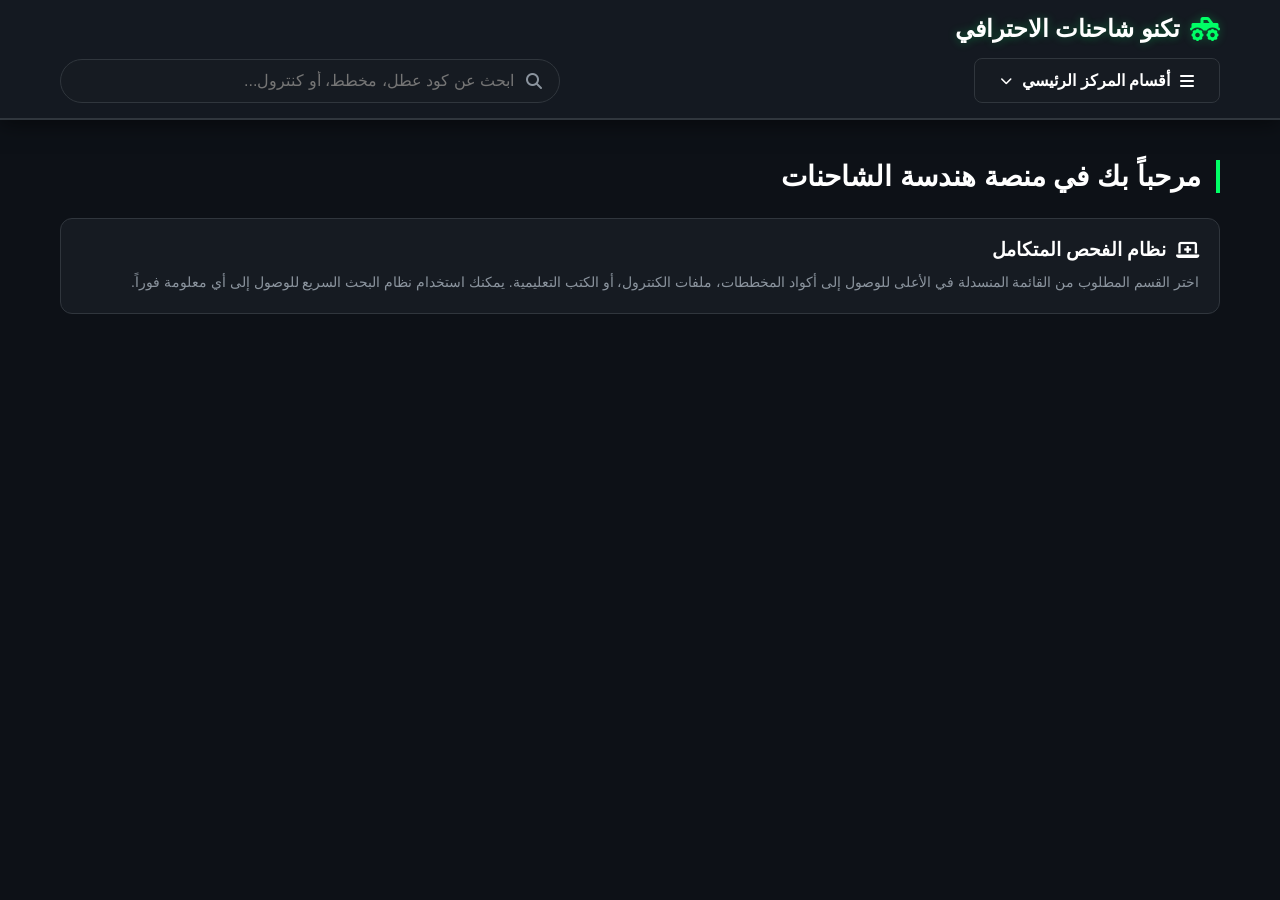
==== index.html @ fbf9256a "Add files via upload Signed-off-by: dascode2026 <dascode2026@gmail.com>" ====
<!DOCTYPE html>
<html lang="ar" dir="rtl">
<head>
    <meta charset="UTF-8">
    <meta name="viewport" content="width=device-width, initial-scale=1.0">
    <title>تكنو شاحنات | فحص وبرمجة كمبيوتر</title>
    <link rel="stylesheet" href="https://cdnjs.cloudflare.com/ajax/libs/font-awesome/6.4.0/css/all.min.css">
    <style>
        /* تعريف الألوان والتنسيقات الأساسية */
        :root {
            --bg-color: #0d1117;
            --panel-bg: #161b22;
            --accent-color: #00ff66; /* أخضر نيون للفحص والكمبيوتر */
            --text-color: #c9d1d9;
            --text-bright: #ffffff;
            --border-color: #30363d;
            --transition-speed: 0.3s;
        }

        * {
            box-sizing: border-box;
            margin: 0;
            padding: 0;
            font-family: 'Segoe UI', Tahoma, Geneva, Verdana, sans-serif;
        }

        body {
            background-color: var(--bg-color);
            color: var(--text-color);
            min-height: 100vh;
            display: flex;
            flex-direction: column;
        }

        /* --- الهيدر المثبت --- */
        header {
            position: fixed;
            top: 0;
            left: 0;
            width: 100%;
            background-color: rgba(22, 27, 34, 0.95);
            backdrop-filter: blur(10px);
            border-bottom: 2px solid var(--border-color);
            z-index: 1000;
            box-shadow: 0 4px 20px rgba(0, 0, 0, 0.5);
        }

        .header-container {
            max-width: 1200px;
            margin: 0 auto;
            padding: 15px 20px;
        }

        /* السطر العلوي: اسم الموقع */
        .header-top {
            display: flex;
            justify-content: space-between;
            align-items: center;
            margin-bottom: 15px;
        }

        .logo {
            font-size: 24px;
            font-weight: bold;
            color: var(--text-bright);
            display: flex;
            align-items: center;
            gap: 10px;
            text-shadow: 0 0 10px rgba(0, 255, 102, 0.3);
        }

        .logo i {
            color: var(--accent-color);
        }

        /* السطر السفلي: القائمة والبحث */
        .header-bottom {
            display: flex;
            justify-content: space-between;
            align-items: center;
            gap: 20px;
        }

        /* القائمة المنسدلة الاحترافية */
        .dropdown {
            position: relative;
            display: inline-block;
        }

        .dropdown-btn {
            background-color: var(--panel-bg);
            color: var(--text-bright);
            padding: 12px 25px;
            font-size: 16px;
            font-weight: 600;
            border: 1px solid var(--border-color);
            border-radius: 8px;
            cursor: pointer;
            display: flex;
            align-items: center;
            gap: 10px;
            transition: all var(--transition-speed);
        }

        .dropdown-btn:hover, .dropdown-btn:focus {
            border-color: var(--accent-color);
            box-shadow: 0 0 10px rgba(0, 255, 102, 0.2);
        }

        .dropdown-content {
            display: none;
            position: absolute;
            right: 0;
            background-color: var(--panel-bg);
            min-width: 220px;
            box-shadow: 0px 8px 24px rgba(0,0,0,0.6);
            border: 1px solid var(--border-color);
            border-radius: 8px;
            z-index: 1;
            margin-top: 5px;
            overflow: hidden;
        }

        .dropdown-content a {
            color: var(--text-color);
            padding: 12px 16px;
            text-decoration: none;
            display: flex;
            align-items: center;
            gap: 12px;
            transition: background var(--transition-speed), color var(--transition-speed);
        }

        .dropdown-content a:hover {
            background-color: rgba(0, 255, 102, 0.1);
            color: var(--accent-color);
        }

        /* عرض القائمة عند التفعيل */
        .dropdown.active .dropdown-content {
            display: block;
            animation: fadeIn 0.3s ease;
        }

        /* مربع البحث الخرافي */
        .search-container {
            position: relative;
            flex-grow: 1;
            max-width: 500px;
        }

        .search-input {
            width: 100%;
            padding: 12px 45px 12px 20px;
            font-size: 16px;
            background-color: var(--panel-bg);
            border: 1px solid var(--border-color);
            border-radius: 30px;
            color: var(--text-bright);
            transition: all var(--transition-speed) ease;
        }

        .search-input:focus {
            outline: none;
            border-color: var(--accent-color);
            box-shadow: 0 0 15px rgba(0, 255, 102, 0.4);
            background-color: #1f242c;
        }

        .search-icon {
            position: absolute;
            right: 18px;
            top: 50%;
            transform: translateY(-50%);
            color: #8b949e;
            transition: color var(--transition-speed);
        }

        .search-input:focus + .search-icon {
            color: var(--accent-color);
        }

        /* --- مساحة العرض الرئيسية --- */
        main {
            flex-grow: 1;
            max-width: 1200px;
            width: 100%;
            margin: 160px auto 40px auto; /* إزاحة لكي لا يغطي الهيدر المحتوى */
            padding: 0 20px;
        }

        /* الصفحات الافتراضية (مخفية عدا النشطة) */
        .page {
            display: none;
            animation: slideUp 0.4s ease forwards;
        }

        .page.active {
            display: block;
        }

        /* كروت وتنسيقات المحتوى الداخلي */
        .page-title {
            font-size: 28px;
            color: var(--text-bright);
            margin-bottom: 25px;
            border-right: 4px solid var(--accent-color);
            padding-right: 15px;
        }

        .grid-container {
            display: grid;
            grid-template-columns: repeat(auto-fill, minmax(280px, 1fr));
            gap: 20px;
        }

        .card {
            background-color: var(--panel-bg);
            border: 1px solid var(--border-color);
            border-radius: 12px;
            padding: 20px;
            transition: transform var(--transition-speed), border-color var(--transition-speed);
            position: relative;
            overflow: hidden;
        }

        .card:hover {
            transform: translateY(-5px);
            border-color: var(--accent-color);
        }

        .card h3 {
            color: var(--text-bright);
            margin-bottom: 10px;
            display: flex;
            align-items: center;
            gap: 10px;
        }

        .card p {
            font-size: 14px;
            line-height: 1.6;
            color: #8b949e;
        }

        .badge {
            background: rgba(0, 255, 102, 0.1);
            color: var(--accent-color);
            padding: 4px 8px;
            border-radius: 4px;
            font-size: 12px;
            font-weight: bold;
            display: inline-block;
            margin-top: 10px;
        }

        /* أنيميشن */
        @keyframes fadeIn {
            from { opacity: 0; transform: translateY(-10px); }
            to { opacity: 1; transform: translateY(0); }
        }

        @keyframes slideUp {
            from { opacity: 0; transform: translateY(20px); }
            to { opacity: 1; transform: translateY(0); }
        }

        /* متوافق مع الهواتف */
        @media (max-width: 600px) {
            .header-bottom {
                flex-direction: column;
                align-items: stretch;
                gap: 10px;
            }
            .dropdown-btn, .search-container {
                width: 100%;
            }
            main {
                margin-top: 220px;
            }
        }
    </style>
</head>
<body>

    <header>
        <div class="header-container">
            <div class="header-top">
                <div class="logo">
                    <i class="fa-solid fa-truck-monster"></i>
                    <span>تكنو شاحنات الاحترافي</span>
                </div>
            </div>
            <div class="header-bottom">
                <div class="dropdown" id="pagesDropdown">
                    <button class="dropdown-btn" onclick="toggleDropdown()">
                        <i class="fa-solid fa-bars"></i> أقسام المركز الرئيسي <i class="fa-solid fa-chevron-down" style="font-size: 12px;"></i>
                    </button>
                    <div class="dropdown-content">
                        <a href="#" onclick="showPage('home')"><i class="fa-solid fa-house text-accent"></i>الرئيسية</a>
                        <a href="#" onclick="showPage('fault-codes')"><i class="fa-solid fa-barcode"></i>أكواد الأعطال (DTC)</a>
                        <a href="#" onclick="showPage('main-faults')"><i class="fa-solid fa-triangle-exclamation"></i>أهم الأعطال الشائعة</a>
                        <a href="#" onclick="showPage('ecu-controllers')"><i class="fa-solid fa-microchip"></i>الكنترولات (ECUs)</a>
                        <a href="#" onclick="showPage('diagrams')"><i class="fa-solid fa-bezier-curve"></i>المخططات الكهربائية</a>
                        <a href="#" onclick="showPage('books')"><i class="fa-solid fa-book"></i>كتب دليل الصيانة</a>
                    </div>
                </div>

                <div class="search-container">
                    <input type="text" class="search-input" id="globalSearch" placeholder="ابحث عن كود عطل، مخطط، أو كنترول..." onkeyup="liveSearch()">
                    <i class="fa-solid fa-magnifying-glass search-icon"></i>
                </div>
            </div>
        </div>
    </header>

    <main>
        
        <section id="home" class="page active">
            <h2 class="page-title">مرحباً بك في منصة هندسة الشاحنات</h2>
            <div class="card" style="margin-bottom: 20px;">
                <h3><i class="fa-solid fa-laptop-medical"></i> نظام الفحص المتكامل</h3>
                <p>اختر القسم المطلوب من القائمة المنسدلة في الأعلى للوصول إلى أكواد المخططات، ملفات الكنترول، أو الكتب التعليمية. يمكنك استخدام نظام البحث السريع للوصول إلى أي معلومة فوراً.</p>
            </div>
        </section>

        <section id="fault-codes" class="page">
            <h2 class="page-title">أكواد الأعطال (Fault Codes)</h2>
            <div class="grid-container search-target">
                <div class="card searchable">
                    <h3>MR 0404</h3>
                    <p>عطل في خط بيانات كان باص (CAN Bus Error) الخاص بالتحكم في المحرك.</p>
                    <span class="badge">Mercedes Actros</span>
                </div>
                <div class="card searchable">
                    <h3>GS 10</div>
                    <h3>GS 1011</h3>
                    <p>خطأ في حساس وحدة اختيار الغيارات (Gear Control Sensor).</p>
                    <span class="badge">جير الكتروني</span>
                </div>
                <div class="card searchable">
                    <h3>BS 4345</h3>
                    <p>مشكلة في إشارة مستشعر ضغط الفرامل (ABS/BS Control).</p>
                    <span class="badge">نظام الفرامل</span>
                </div>
            </div>
        </section>

        <section id="main-faults" class="page">
            <h2 class="page-title">أهم الأعطال الكهربائية الشائعة</h2>
            <div class="grid-container search-target">
                <div class="card searchable">
                    <h3>ضعف سحب الشاحنة المفاجئ</h3>
                    <p>غالباً بسبب تهريب هواء في منظومة التيربو أو خلل في كهرباء بلف الـ EGR أو حساس الضغط.</p>
                    <span class="badge">أعطال المحرك</span>
                </div>
                <div class="card searchable">
                    <h3>تجمد غيارات الجير (Neutral Sticking)</h3>
                    <p>ينتج عن ضعف ضغط الهواء المغذي للبلف الرئيسي أو تلف في ضفيرة بلف الجير السفلي.</p>
                    <span class="badge">ناقل الحركة</span>
                </div>
            </div>
        </section>

        <section id="ecu-controllers" class="page">
            <h2 class="page-title">أنظمة وكنترولات الشاحنة (ECUs)</h2>
            <div class="grid-container search-target">
                <div class="card searchable">
                    <h3>كنترول المحرك (MR / PLD)</h3>
                    <p>المسؤول عن توقيت حقن الوقود، وتشغيل البخاخات، ومراقبة حرارة وضغط الزيت.</p>
                    <span class="badge">شاحنات مرسيدس</span>
                </div>
                <div class="card searchable">
                    <h3>كنترول التنسيق العام (CPC / FMR)</h3>
                    <p>بوابة الربط بين دعسة الوقود والكنترولات الأخرى وتوزيع إشارات السرعة.</p>
                    <span class="badge">التحكم المركزي</span>
                </div>
            </div>
        </section>

        <section id="diagrams" class="page">
            <h2 class="page-title">المخططات الكهربائية (Wiring Diagrams)</h2>
            <div class="grid-container search-target">
                <div class="card searchable">
                    <h3>مخطط ضفيرة الإشعال وبلوف البخاخات</h3>
                    <p>مخطط تفصيلي للألوان والأرقام الخاصة بأسلاك البخاخات الستة من الكنترول إلى المحرك.</p>
                    <span class="badge">PDF دقة عالية</span>
                </div>
                <div class="card searchable">
                    <h3>مخطط شبكة الـ CAN-Bus الرئيسية</h3>
                    <p>توزيع المقاومات (120 أوم) ونقاط الاتصال بين كنترول الإشارات الـ GM وكنترول الـ مرسيدس.</p>
                    <span class="badge">مخطط نظامي</span>
                </div>
            </div>
        </section>

        <section id="books" class="page">
            <h2 class="page-title">مكتبة كتب صيانة الشاحنات</h2>
            <div class="grid-container search-target">
                <div class="card searchable">
                    <h3>دليل تشخيص أعطال كمبيوتر الأكتروس</h3>
                    <p>كتاب شامل يشرح قراءة المخططات واستخدام أجهزة فحص الـ Xentry و DAS خطوة بخطوة.</p>
                    <span class="badge">تحميل مباشر</span>
                </div>
                <div class="card searchable">
                    <h3>موسوعة صيانة كهرباء وميكانيك المضخات</h3>
                    <p>شرح المنظومات الكهربائية والهيدروليكية المشتركة لمضخات الخرسانة والشاحنات الثقيلة.</p>
                    <span class="badge">باللغة العربية</span>
                </div>
            </div>
        </section>

    </main>

    <script>
        // فتح وإغلاق القائمة المنسدلة
        function toggleDropdown() {
            document.getElementById("pagesDropdown").classList.toggle("active");
        }

        // إغلاق القائمة إذا ضغط المستخدم خارجها
        window.onclick = function(event) {
            if (!event.target.matches('.dropdown-btn') && !event.target.matches('.dropdown-btn *')) {
                var dropdowns = document.getElementsByClassName("dropdown");
                for (var i = 0; i < dropdowns.length; i++) {
                    var openDropdown = dropdowns[i];
                    if (openDropdown.classList.contains('active')) {
                        openDropdown.classList.remove('active');
                    }
                }
            }
        }

        // التنقل بين الصفحات في نفس الملف (SPA)
        function showPage(pageId) {
            // إخفاء كل الصفحات
            const pages = document.querySelectorAll('.page');
            pages.forEach(page => page.classList.remove('active'));

            // إظهار الصفحة المطلوبة
            const activePage = document.getElementById(pageId);
            if(activePage) {
                activePage.classList.add('active');
            }

            // تصفير البحث عند الانتقال لصفحة جديدة
            document.getElementById('globalSearch').value = '';
            liveSearch();
        }

        // محرك البحث الخرافي والذكي (يعمل بشكل حيوي على كل الكروت)
        function liveSearch() {
            let filter = document.getElementById('globalSearch').value.toLowerCase();
            let cards = document.querySelectorAll('.searchable');
            
            cards.forEach(card => {
                let text = card.textContent || card.innerText;
                if (text.toLowerCase().indexOf(filter) > -1) {
                    card.style.display = ""; // إظهار الكرت إذا كان يطابق البحث
                } else {
                    card.style.display = "none"; // إخفائه إن لم يطابق
                }
            });

            // ميزة إضافية: إذا كتب المستخدم شيئاً، يتم الانتقال تلقائياً للقسم المناسب أو فتح كل المحتوى للمعاينة
            if(filter.length > 0) {
                 // يمكنك ترك الصفحات كما هي والبحث يبحث داخل الصفحة المفتوحة بقوة
            }
        }
    </script>
</body>
</html>
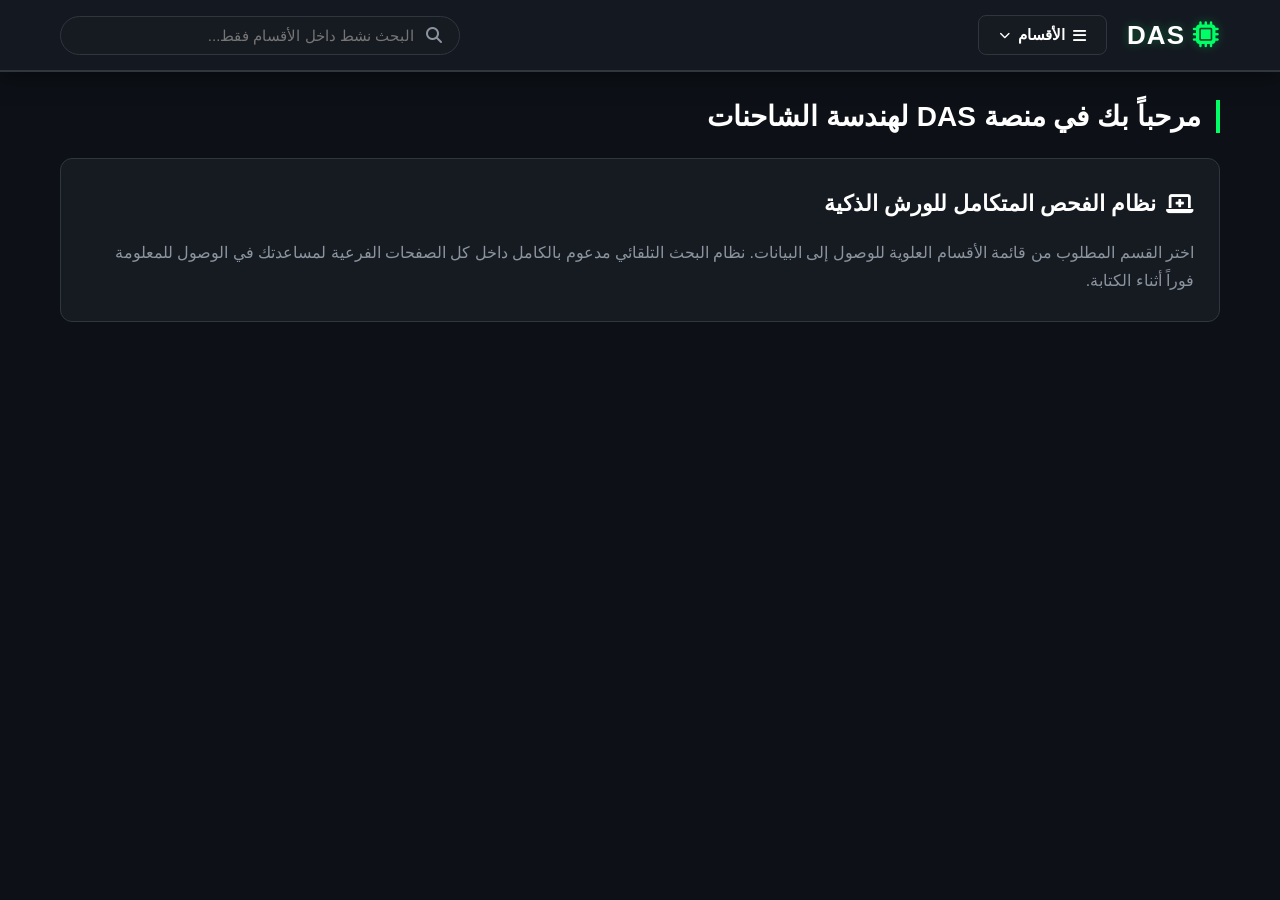
==== commit 19a68911: "Add files via upload Signed-off-by: dascode2026 <dascode2026@gmail.com>" ====
--- a/index.html
+++ b/index.html
@@ -3,470 +3,85 @@
 <head>
     <meta charset="UTF-8">
     <meta name="viewport" content="width=device-width, initial-scale=1.0">
-    <title>تكنو شاحنات | فحص وبرمجة كمبيوتر</title>
+    <title>DAS | الرئيسية</title>
     <link rel="stylesheet" href="https://cdnjs.cloudflare.com/ajax/libs/font-awesome/6.4.0/css/all.min.css">
     <style>
-        /* تعريف الألوان والتنسيقات الأساسية */
         :root {
             --bg-color: #0d1117;
             --panel-bg: #161b22;
-            --accent-color: #00ff66; /* أخضر نيون للفحص والكمبيوتر */
+            --accent-color: #00ff66;
             --text-color: #c9d1d9;
             --text-bright: #ffffff;
             --border-color: #30363d;
             --transition-speed: 0.3s;
         }
-
-        * {
-            box-sizing: border-box;
-            margin: 0;
-            padding: 0;
-            font-family: 'Segoe UI', Tahoma, Geneva, Verdana, sans-serif;
-        }
-
-        body {
-            background-color: var(--bg-color);
-            color: var(--text-color);
-            min-height: 100vh;
-            display: flex;
-            flex-direction: column;
-        }
-
-        /* --- الهيدر المثبت --- */
-        header {
-            position: fixed;
-            top: 0;
-            left: 0;
-            width: 100%;
-            background-color: rgba(22, 27, 34, 0.95);
-            backdrop-filter: blur(10px);
-            border-bottom: 2px solid var(--border-color);
-            z-index: 1000;
-            box-shadow: 0 4px 20px rgba(0, 0, 0, 0.5);
-        }
-
-        .header-container {
-            max-width: 1200px;
-            margin: 0 auto;
-            padding: 15px 20px;
-        }
-
-        /* السطر العلوي: اسم الموقع */
-        .header-top {
-            display: flex;
-            justify-content: space-between;
-            align-items: center;
-            margin-bottom: 15px;
-        }
-
-        .logo {
-            font-size: 24px;
-            font-weight: bold;
-            color: var(--text-bright);
-            display: flex;
-            align-items: center;
-            gap: 10px;
-            text-shadow: 0 0 10px rgba(0, 255, 102, 0.3);
-        }
-
-        .logo i {
-            color: var(--accent-color);
-        }
-
-        /* السطر السفلي: القائمة والبحث */
-        .header-bottom {
-            display: flex;
-            justify-content: space-between;
-            align-items: center;
-            gap: 20px;
-        }
-
-        /* القائمة المنسدلة الاحترافية */
-        .dropdown {
-            position: relative;
-            display: inline-block;
-        }
-
-        .dropdown-btn {
-            background-color: var(--panel-bg);
-            color: var(--text-bright);
-            padding: 12px 25px;
-            font-size: 16px;
-            font-weight: 600;
-            border: 1px solid var(--border-color);
-            border-radius: 8px;
-            cursor: pointer;
-            display: flex;
-            align-items: center;
-            gap: 10px;
-            transition: all var(--transition-speed);
-        }
-
-        .dropdown-btn:hover, .dropdown-btn:focus {
-            border-color: var(--accent-color);
-            box-shadow: 0 0 10px rgba(0, 255, 102, 0.2);
-        }
-
-        .dropdown-content {
-            display: none;
-            position: absolute;
-            right: 0;
-            background-color: var(--panel-bg);
-            min-width: 220px;
-            box-shadow: 0px 8px 24px rgba(0,0,0,0.6);
-            border: 1px solid var(--border-color);
-            border-radius: 8px;
-            z-index: 1;
-            margin-top: 5px;
-            overflow: hidden;
-        }
-
-        .dropdown-content a {
-            color: var(--text-color);
-            padding: 12px 16px;
-            text-decoration: none;
-            display: flex;
-            align-items: center;
-            gap: 12px;
-            transition: background var(--transition-speed), color var(--transition-speed);
-        }
-
-        .dropdown-content a:hover {
-            background-color: rgba(0, 255, 102, 0.1);
-            color: var(--accent-color);
-        }
-
-        /* عرض القائمة عند التفعيل */
-        .dropdown.active .dropdown-content {
-            display: block;
-            animation: fadeIn 0.3s ease;
-        }
-
-        /* مربع البحث الخرافي */
-        .search-container {
-            position: relative;
-            flex-grow: 1;
-            max-width: 500px;
-        }
-
-        .search-input {
-            width: 100%;
-            padding: 12px 45px 12px 20px;
-            font-size: 16px;
-            background-color: var(--panel-bg);
-            border: 1px solid var(--border-color);
-            border-radius: 30px;
-            color: var(--text-bright);
-            transition: all var(--transition-speed) ease;
-        }
-
-        .search-input:focus {
-            outline: none;
-            border-color: var(--accent-color);
-            box-shadow: 0 0 15px rgba(0, 255, 102, 0.4);
-            background-color: #1f242c;
-        }
-
-        .search-icon {
-            position: absolute;
-            right: 18px;
-            top: 50%;
-            transform: translateY(-50%);
-            color: #8b949e;
-            transition: color var(--transition-speed);
-        }
-
-        .search-input:focus + .search-icon {
-            color: var(--accent-color);
-        }
-
-        /* --- مساحة العرض الرئيسية --- */
-        main {
-            flex-grow: 1;
-            max-width: 1200px;
-            width: 100%;
-            margin: 160px auto 40px auto; /* إزاحة لكي لا يغطي الهيدر المحتوى */
-            padding: 0 20px;
-        }
-
-        /* الصفحات الافتراضية (مخفية عدا النشطة) */
-        .page {
-            display: none;
-            animation: slideUp 0.4s ease forwards;
-        }
-
-        .page.active {
-            display: block;
-        }
-
-        /* كروت وتنسيقات المحتوى الداخلي */
-        .page-title {
-            font-size: 28px;
-            color: var(--text-bright);
-            margin-bottom: 25px;
-            border-right: 4px solid var(--accent-color);
-            padding-right: 15px;
-        }
-
-        .grid-container {
-            display: grid;
-            grid-template-columns: repeat(auto-fill, minmax(280px, 1fr));
-            gap: 20px;
-        }
-
-        .card {
-            background-color: var(--panel-bg);
-            border: 1px solid var(--border-color);
-            border-radius: 12px;
-            padding: 20px;
-            transition: transform var(--transition-speed), border-color var(--transition-speed);
-            position: relative;
-            overflow: hidden;
-        }
-
-        .card:hover {
-            transform: translateY(-5px);
-            border-color: var(--accent-color);
-        }
-
-        .card h3 {
-            color: var(--text-bright);
-            margin-bottom: 10px;
-            display: flex;
-            align-items: center;
-            gap: 10px;
-        }
-
-        .card p {
-            font-size: 14px;
-            line-height: 1.6;
-            color: #8b949e;
-        }
-
-        .badge {
-            background: rgba(0, 255, 102, 0.1);
-            color: var(--accent-color);
-            padding: 4px 8px;
-            border-radius: 4px;
-            font-size: 12px;
-            font-weight: bold;
-            display: inline-block;
-            margin-top: 10px;
-        }
-
-        /* أنيميشن */
-        @keyframes fadeIn {
-            from { opacity: 0; transform: translateY(-10px); }
-            to { opacity: 1; transform: translateY(0); }
-        }
-
-        @keyframes slideUp {
-            from { opacity: 0; transform: translateY(20px); }
-            to { opacity: 1; transform: translateY(0); }
-        }
-
-        /* متوافق مع الهواتف */
-        @media (max-width: 600px) {
-            .header-bottom {
-                flex-direction: column;
-                align-items: stretch;
-                gap: 10px;
-            }
-            .dropdown-btn, .search-container {
-                width: 100%;
-            }
-            main {
-                margin-top: 220px;
-            }
-        }
+        * { box-sizing: border-box; margin: 0; padding: 0; font-family: 'Segoe UI', Tahoma, Geneva, Verdana, sans-serif; }
+        body { background-color: var(--bg-color); color: var(--text-color); min-height: 100vh; display: flex; flex-direction: column; }
+        
+        header { position: fixed; top: 0; left: 0; width: 100%; background-color: rgba(22, 27, 34, 0.95); backdrop-filter: blur(10px); border-bottom: 2px solid var(--border-color); z-index: 1000; box-shadow: 0 4px 20px rgba(0, 0, 0, 0.5); }
+        .header-container { max-width: 1200px; margin: 0 auto; padding: 15px 20px; display: flex; justify-content: space-between; align-items: center; gap: 20px; }
+        
+        .right-side { display: flex; align-items: center; gap: 20px; }
+        .logo { font-size: 26px; font-weight: 900; color: var(--text-bright); display: flex; align-items: center; gap: 8px; text-shadow: 0 0 10px rgba(0, 255, 102, 0.3); letter-spacing: 1px; }
+        .logo i { color: var(--accent-color); }
+        
+        .dropdown { position: relative; display: inline-block; }
+        .dropdown-btn { background-color: var(--panel-bg); color: var(--text-bright); padding: 10px 20px; font-size: 15px; font-weight: 600; border: 1px solid var(--border-color); border-radius: 8px; cursor: pointer; display: flex; align-items: center; gap: 8px; transition: all var(--transition-speed); }
+        .dropdown-btn:hover { border-color: var(--accent-color); box-shadow: 0 0 10px rgba(0, 255, 102, 0.2); }
+        .dropdown-content { display: none; position: absolute; right: 0; background-color: var(--panel-bg); min-width: 220px; box-shadow: 0px 8px 24px rgba(0,0,0,0.6); border: 1px solid var(--border-color); border-radius: 8px; z-index: 1; margin-top: 5px; overflow: hidden; }
+        .dropdown-content a { color: var(--text-color); padding: 12px 16px; text-decoration: none; display: flex; align-items: center; gap: 12px; transition: all var(--transition-speed); }
+        .dropdown-content a:hover { background-color: rgba(0, 255, 102, 0.1); color: var(--accent-color); }
+        .dropdown.active .dropdown-content { display: block; animation: fadeIn 0.3s ease; }
+        
+        .search-container { position: relative; flex-grow: 1; max-width: 400px; }
+        .search-input { width: 100%; padding: 10px 45px 10px 20px; font-size: 15px; background-color: var(--panel-bg); border: 1px solid var(--border-color); border-radius: 30px; color: var(--text-bright); transition: all var(--transition-speed) ease; }
+        .search-input:focus { outline: none; border-color: var(--accent-color); box-shadow: 0 0 15px rgba(0, 255, 102, 0.4); }
+        .search-icon { position: absolute; right: 18px; top: 50%; transform: translateY(-50%); color: #8b949e; }
+        
+        main { flex-grow: 1; max-width: 1200px; width: 100%; margin: 100px auto 40px auto; padding: 0 20px; animation: slideUp 0.4s ease; }
+        .page-title { font-size: 28px; color: var(--text-bright); margin-bottom: 25px; border-right: 4px solid var(--accent-color); padding-right: 15px; }
+        .card { background-color: var(--panel-bg); border: 1px solid var(--border-color); border-radius: 12px; padding: 25px; line-height: 1.8; }
+        .card h3 { color: var(--text-bright); margin-bottom: 15px; display: flex; align-items: center; gap: 10px; font-size: 22px; }
+        .card p { color: #8b949e; font-size: 16px; }
+        
+        @keyframes fadeIn { from { opacity: 0; transform: translateY(-10px); } to { opacity: 1; transform: translateY(0); } }
+        @keyframes slideUp { from { opacity: 0; transform: translateY(20px); } to { opacity: 1; transform: translateY(0); } }
+        @media (max-width: 768px) { .header-container { flex-direction: column; align-items: stretch; gap: 12px; } .right-side { justify-content: space-between; } .search-container { max-width: 100%; } main { margin-top: 170px; } }
     </style>
 </head>
 <body>
-
     <header>
         <div class="header-container">
-            <div class="header-top">
-                <div class="logo">
-                    <i class="fa-solid fa-truck-monster"></i>
-                    <span>تكنو شاحنات الاحترافي</span>
+            <div class="right-side">
+                <div class="logo"><i class="fa-solid fa-microchip"></i><span>DAS</span></div>
+                <div class="dropdown" id="pagesDropdown">
+                    <button class="dropdown-btn" onclick="toggleDropdown()"><i class="fa-solid fa-bars"></i> الأقسام <i class="fa-solid fa-chevron-down" style="font-size: 11px;"></i></button>
+                    <div class="dropdown-content">
+                        <a href="index.html"><i class="fa-solid fa-house"></i>الرئيسية</a>
+                        <a href="fault-codes.html"><i class="fa-solid fa-barcode"></i>أكواد الأعطال (DTC)</a>
+                        <a href="main-faults.html"><i class="fa-solid fa-triangle-exclamation"></i>أهم الأعطال الشائعة</a>
+                        <a href="ecu-controllers.html"><i class="fa-solid fa-microchip"></i>الكنترولات (ECUs)</a>
+                        <a href="diagrams.html"><i class="fa-solid fa-bezier-curve"></i>المخططات الكهربائية</a>
+                        <a href="books.html"><i class="fa-solid fa-book"></i>كتب دليل الصيانة</a>
+                    </div>
                 </div>
             </div>
-            <div class="header-bottom">
-                <div class="dropdown" id="pagesDropdown">
-                    <button class="dropdown-btn" onclick="toggleDropdown()">
-                        <i class="fa-solid fa-bars"></i> أقسام المركز الرئيسي <i class="fa-solid fa-chevron-down" style="font-size: 12px;"></i>
-                    </button>
-                    <div class="dropdown-content">
-                        <a href="#" onclick="showPage('home')"><i class="fa-solid fa-house text-accent"></i>الرئيسية</a>
-                        <a href="#" onclick="showPage('fault-codes')"><i class="fa-solid fa-barcode"></i>أكواد الأعطال (DTC)</a>
-                        <a href="#" onclick="showPage('main-faults')"><i class="fa-solid fa-triangle-exclamation"></i>أهم الأعطال الشائعة</a>
-                        <a href="#" onclick="showPage('ecu-controllers')"><i class="fa-solid fa-microchip"></i>الكنترولات (ECUs)</a>
-                        <a href="#" onclick="showPage('diagrams')"><i class="fa-solid fa-bezier-curve"></i>المخططات الكهربائية</a>
-                        <a href="#" onclick="showPage('books')"><i class="fa-solid fa-book"></i>كتب دليل الصيانة</a>
-                    </div>
-                </div>
-
-                <div class="search-container">
-                    <input type="text" class="search-input" id="globalSearch" placeholder="ابحث عن كود عطل، مخطط، أو كنترول..." onkeyup="liveSearch()">
-                    <i class="fa-solid fa-magnifying-glass search-icon"></i>
-                </div>
+            <div class="search-container">
+                <input type="text" class="search-input" placeholder="البحث نشط داخل الأقسام فقط..." disabled>
+                <i class="fa-solid fa-magnifying-glass search-icon"></i>
             </div>
         </div>
     </header>
-
     <main>
-        
-        <section id="home" class="page active">
-            <h2 class="page-title">مرحباً بك في منصة هندسة الشاحنات</h2>
-            <div class="card" style="margin-bottom: 20px;">
-                <h3><i class="fa-solid fa-laptop-medical"></i> نظام الفحص المتكامل</h3>
-                <p>اختر القسم المطلوب من القائمة المنسدلة في الأعلى للوصول إلى أكواد المخططات، ملفات الكنترول، أو الكتب التعليمية. يمكنك استخدام نظام البحث السريع للوصول إلى أي معلومة فوراً.</p>
-            </div>
-        </section>
-
-        <section id="fault-codes" class="page">
-            <h2 class="page-title">أكواد الأعطال (Fault Codes)</h2>
-            <div class="grid-container search-target">
-                <div class="card searchable">
-                    <h3>MR 0404</h3>
-                    <p>عطل في خط بيانات كان باص (CAN Bus Error) الخاص بالتحكم في المحرك.</p>
-                    <span class="badge">Mercedes Actros</span>
-                </div>
-                <div class="card searchable">
-                    <h3>GS 10</div>
-                    <h3>GS 1011</h3>
-                    <p>خطأ في حساس وحدة اختيار الغيارات (Gear Control Sensor).</p>
-                    <span class="badge">جير الكتروني</span>
-                </div>
-                <div class="card searchable">
-                    <h3>BS 4345</h3>
-                    <p>مشكلة في إشارة مستشعر ضغط الفرامل (ABS/BS Control).</p>
-                    <span class="badge">نظام الفرامل</span>
-                </div>
-            </div>
-        </section>
-
-        <section id="main-faults" class="page">
-            <h2 class="page-title">أهم الأعطال الكهربائية الشائعة</h2>
-            <div class="grid-container search-target">
-                <div class="card searchable">
-                    <h3>ضعف سحب الشاحنة المفاجئ</h3>
-                    <p>غالباً بسبب تهريب هواء في منظومة التيربو أو خلل في كهرباء بلف الـ EGR أو حساس الضغط.</p>
-                    <span class="badge">أعطال المحرك</span>
-                </div>
-                <div class="card searchable">
-                    <h3>تجمد غيارات الجير (Neutral Sticking)</h3>
-                    <p>ينتج عن ضعف ضغط الهواء المغذي للبلف الرئيسي أو تلف في ضفيرة بلف الجير السفلي.</p>
-                    <span class="badge">ناقل الحركة</span>
-                </div>
-            </div>
-        </section>
-
-        <section id="ecu-controllers" class="page">
-            <h2 class="page-title">أنظمة وكنترولات الشاحنة (ECUs)</h2>
-            <div class="grid-container search-target">
-                <div class="card searchable">
-                    <h3>كنترول المحرك (MR / PLD)</h3>
-                    <p>المسؤول عن توقيت حقن الوقود، وتشغيل البخاخات، ومراقبة حرارة وضغط الزيت.</p>
-                    <span class="badge">شاحنات مرسيدس</span>
-                </div>
-                <div class="card searchable">
-                    <h3>كنترول التنسيق العام (CPC / FMR)</h3>
-                    <p>بوابة الربط بين دعسة الوقود والكنترولات الأخرى وتوزيع إشارات السرعة.</p>
-                    <span class="badge">التحكم المركزي</span>
-                </div>
-            </div>
-        </section>
-
-        <section id="diagrams" class="page">
-            <h2 class="page-title">المخططات الكهربائية (Wiring Diagrams)</h2>
-            <div class="grid-container search-target">
-                <div class="card searchable">
-                    <h3>مخطط ضفيرة الإشعال وبلوف البخاخات</h3>
-                    <p>مخطط تفصيلي للألوان والأرقام الخاصة بأسلاك البخاخات الستة من الكنترول إلى المحرك.</p>
-                    <span class="badge">PDF دقة عالية</span>
-                </div>
-                <div class="card searchable">
-                    <h3>مخطط شبكة الـ CAN-Bus الرئيسية</h3>
-                    <p>توزيع المقاومات (120 أوم) ونقاط الاتصال بين كنترول الإشارات الـ GM وكنترول الـ مرسيدس.</p>
-                    <span class="badge">مخطط نظامي</span>
-                </div>
-            </div>
-        </section>
-
-        <section id="books" class="page">
-            <h2 class="page-title">مكتبة كتب صيانة الشاحنات</h2>
-            <div class="grid-container search-target">
-                <div class="card searchable">
-                    <h3>دليل تشخيص أعطال كمبيوتر الأكتروس</h3>
-                    <p>كتاب شامل يشرح قراءة المخططات واستخدام أجهزة فحص الـ Xentry و DAS خطوة بخطوة.</p>
-                    <span class="badge">تحميل مباشر</span>
-                </div>
-                <div class="card searchable">
-                    <h3>موسوعة صيانة كهرباء وميكانيك المضخات</h3>
-                    <p>شرح المنظومات الكهربائية والهيدروليكية المشتركة لمضخات الخرسانة والشاحنات الثقيلة.</p>
-                    <span class="badge">باللغة العربية</span>
-                </div>
-            </div>
-        </section>
-
+        <h2 class="page-title">مرحباً بك في منصة DAS لهندسة الشاحنات</h2>
+        <div class="card">
+            <h3><i class="fa-solid fa-laptop-medical"></i> نظام الفحص المتكامل للورش الذكية</h3>
+            <p>اختر القسم المطلوب من قائمة الأقسام العلوية للوصول إلى البيانات. نظام البحث التلقائي مدعوم بالكامل داخل كل الصفحات الفرعية لمساعدتك في الوصول للمعلومة فوراً أثناء الكتابة.</p>
+        </div>
     </main>
-
     <script>
-        // فتح وإغلاق القائمة المنسدلة
-        function toggleDropdown() {
-            document.getElementById("pagesDropdown").classList.toggle("active");
-        }
-
-        // إغلاق القائمة إذا ضغط المستخدم خارجها
-        window.onclick = function(event) {
-            if (!event.target.matches('.dropdown-btn') && !event.target.matches('.dropdown-btn *')) {
-                var dropdowns = document.getElementsByClassName("dropdown");
-                for (var i = 0; i < dropdowns.length; i++) {
-                    var openDropdown = dropdowns[i];
-                    if (openDropdown.classList.contains('active')) {
-                        openDropdown.classList.remove('active');
-                    }
-                }
-            }
-        }
-
-        // التنقل بين الصفحات في نفس الملف (SPA)
-        function showPage(pageId) {
-            // إخفاء كل الصفحات
-            const pages = document.querySelectorAll('.page');
-            pages.forEach(page => page.classList.remove('active'));
-
-            // إظهار الصفحة المطلوبة
-            const activePage = document.getElementById(pageId);
-            if(activePage) {
-                activePage.classList.add('active');
-            }
-
-            // تصفير البحث عند الانتقال لصفحة جديدة
-            document.getElementById('globalSearch').value = '';
-            liveSearch();
-        }
-
-        // محرك البحث الخرافي والذكي (يعمل بشكل حيوي على كل الكروت)
-        function liveSearch() {
-            let filter = document.getElementById('globalSearch').value.toLowerCase();
-            let cards = document.querySelectorAll('.searchable');
-            
-            cards.forEach(card => {
-                let text = card.textContent || card.innerText;
-                if (text.toLowerCase().indexOf(filter) > -1) {
-                    card.style.display = ""; // إظهار الكرت إذا كان يطابق البحث
-                } else {
-                    card.style.display = "none"; // إخفائه إن لم يطابق
-                }
-            });
-
-            // ميزة إضافية: إذا كتب المستخدم شيئاً، يتم الانتقال تلقائياً للقسم المناسب أو فتح كل المحتوى للمعاينة
-            if(filter.length > 0) {
-                 // يمكنك ترك الصفحات كما هي والبحث يبحث داخل الصفحة المفتوحة بقوة
-            }
-        }
+        function toggleDropdown() { document.getElementById("pagesDropdown").classList.toggle("active"); }
+        window.onclick = function(event) { if (!event.target.matches('.dropdown-btn') && !event.target.matches('.dropdown-btn *')) { var dropdowns = document.getElementsByClassName("dropdown"); for (var i = 0; i < dropdowns.length; i++) { if (dropdowns[i].classList.contains('active')) dropdowns[i].classList.remove('active'); } } }
     </script>
 </body>
 </html>
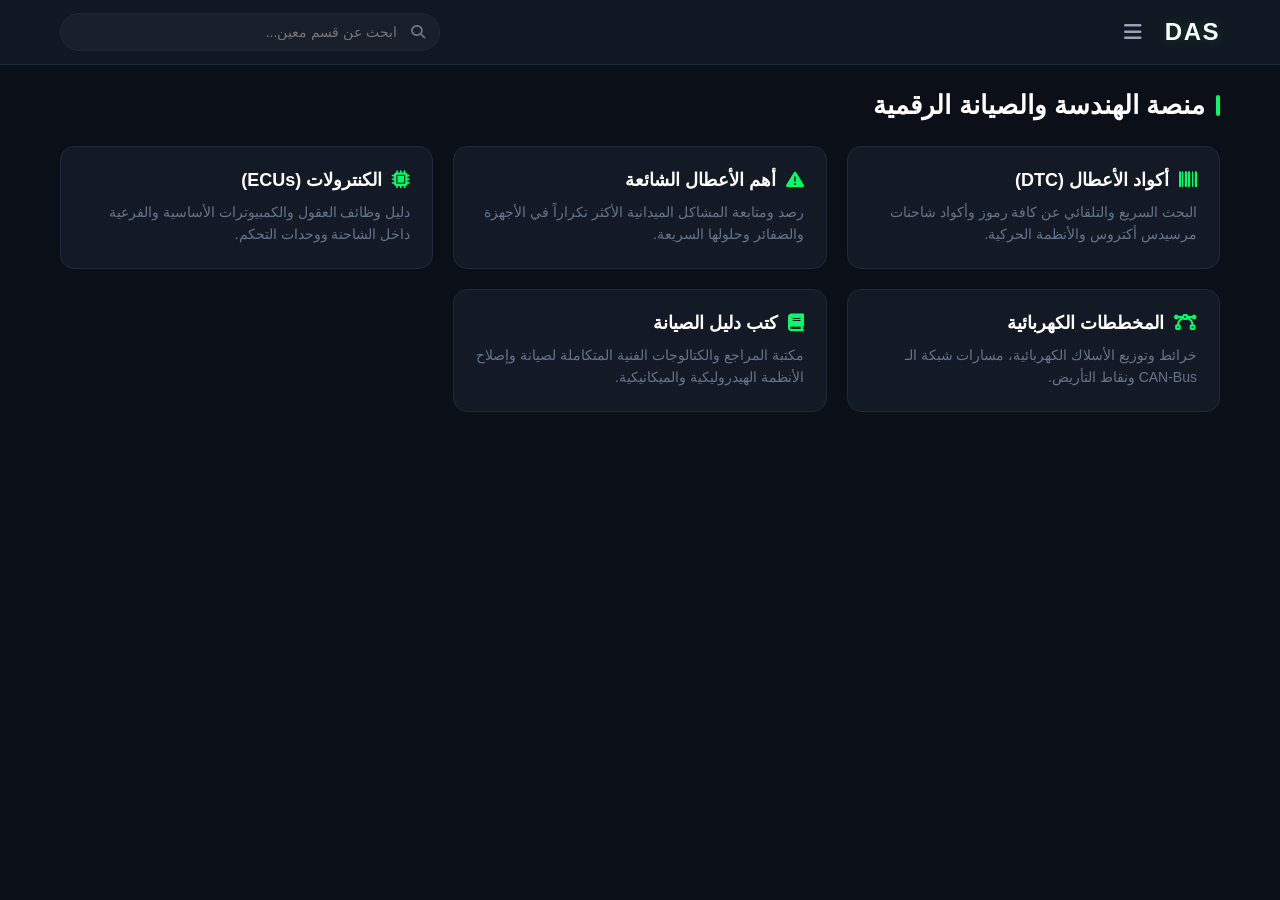
==== commit a241e8c1: "Add files via upload Signed-off-by: dascode2026 <dascode2026@gmail.com>" ====
--- a/index.html
+++ b/index.html
@@ -7,55 +7,59 @@
     <link rel="stylesheet" href="https://cdnjs.cloudflare.com/ajax/libs/font-awesome/6.4.0/css/all.min.css">
     <style>
         :root {
-            --bg-color: #0d1117;
-            --panel-bg: #161b22;
+            --bg-color: #0b0f17;
+            --panel-bg: #131a26;
             --accent-color: #00ff66;
-            --text-color: #c9d1d9;
+            --text-color: #94a3b8;
             --text-bright: #ffffff;
-            --border-color: #30363d;
-            --transition-speed: 0.3s;
+            --border-color: #1e293b;
+            --transition-speed: 0.25s;
         }
         * { box-sizing: border-box; margin: 0; padding: 0; font-family: 'Segoe UI', Tahoma, Geneva, Verdana, sans-serif; }
         body { background-color: var(--bg-color); color: var(--text-color); min-height: 100vh; display: flex; flex-direction: column; }
         
-        header { position: fixed; top: 0; left: 0; width: 100%; background-color: rgba(22, 27, 34, 0.95); backdrop-filter: blur(10px); border-bottom: 2px solid var(--border-color); z-index: 1000; box-shadow: 0 4px 20px rgba(0, 0, 0, 0.5); }
-        .header-container { max-width: 1200px; margin: 0 auto; padding: 15px 20px; display: flex; justify-content: space-between; align-items: center; gap: 20px; }
+        header { position: fixed; top: 0; left: 0; width: 100%; background-color: rgba(19, 26, 38, 0.85); backdrop-filter: blur(12px); border-bottom: 1px solid var(--border-color); z-index: 1000; }
+        .header-container { max-width: 1200px; margin: 0 auto; padding: 12px 20px; display: flex; justify-content: space-between; align-items: center; gap: 15px; }
         
-        .right-side { display: flex; align-items: center; gap: 20px; }
-        .logo { font-size: 26px; font-weight: 900; color: var(--text-bright); display: flex; align-items: center; gap: 8px; text-shadow: 0 0 10px rgba(0, 255, 102, 0.3); letter-spacing: 1px; }
-        .logo i { color: var(--accent-color); }
+        .right-side { display: flex; align-items: center; gap: 12px; }
+        .logo { font-size: 24px; font-weight: 900; color: var(--text-bright); letter-spacing: 1.5px; text-shadow: 0 0 12px rgba(0, 255, 102, 0.2); }
         
-        .dropdown { position: relative; display: inline-block; }
-        .dropdown-btn { background-color: var(--panel-bg); color: var(--text-bright); padding: 10px 20px; font-size: 15px; font-weight: 600; border: 1px solid var(--border-color); border-radius: 8px; cursor: pointer; display: flex; align-items: center; gap: 8px; transition: all var(--transition-speed); }
-        .dropdown-btn:hover { border-color: var(--accent-color); box-shadow: 0 0 10px rgba(0, 255, 102, 0.2); }
-        .dropdown-content { display: none; position: absolute; right: 0; background-color: var(--panel-bg); min-width: 220px; box-shadow: 0px 8px 24px rgba(0,0,0,0.6); border: 1px solid var(--border-color); border-radius: 8px; z-index: 1; margin-top: 5px; overflow: hidden; }
-        .dropdown-content a { color: var(--text-color); padding: 12px 16px; text-decoration: none; display: flex; align-items: center; gap: 12px; transition: all var(--transition-speed); }
-        .dropdown-content a:hover { background-color: rgba(0, 255, 102, 0.1); color: var(--accent-color); }
-        .dropdown.active .dropdown-content { display: block; animation: fadeIn 0.3s ease; }
+        .dropdown { position: relative; }
+        .dropdown-btn { background: none; color: var(--text-color); font-size: 20px; border: none; cursor: pointer; width: 40px; height: 40px; border-radius: 50%; display: flex; align-items: center; justify-content: center; transition: all var(--transition-speed); }
+        .dropdown-btn:hover { color: var(--accent-color); background-color: rgba(255, 255, 255, 0.05); }
+        .dropdown-content { display: none; position: absolute; right: 0; background-color: var(--panel-bg); min-width: 240px; box-shadow: 0px 10px 30px rgba(0,0,0,0.5); border: 1px solid var(--border-color); border-radius: 12px; z-index: 10; margin-top: 8px; overflow: hidden; }
+        .dropdown-content a { color: var(--text-color); padding: 14px 16px; text-decoration: none; display: flex; align-items: center; gap: 12px; font-weight: 500; transition: all var(--transition-speed); border-bottom: 1px solid rgba(255,255,255,0.02); }
+        .dropdown-content a:hover { background-color: rgba(0, 255, 102, 0.08); color: var(--accent-color); padding: 14px 22px; }
+        .dropdown.active .dropdown-content { display: block; animation: fadeIn 0.2s ease-out; }
         
-        .search-container { position: relative; flex-grow: 1; max-width: 400px; }
-        .search-input { width: 100%; padding: 10px 45px 10px 20px; font-size: 15px; background-color: var(--panel-bg); border: 1px solid var(--border-color); border-radius: 30px; color: var(--text-bright); transition: all var(--transition-speed) ease; }
-        .search-input:focus { outline: none; border-color: var(--accent-color); box-shadow: 0 0 15px rgba(0, 255, 102, 0.4); }
-        .search-icon { position: absolute; right: 18px; top: 50%; transform: translateY(-50%); color: #8b949e; }
+        .search-container { position: relative; flex-grow: 1; max-width: 380px; }
+        .search-input { width: 100%; padding: 10px 42px 10px 18px; font-size: 14px; background-color: rgba(255, 255, 255, 0.03); border: 1px solid var(--border-color); border-radius: 20px; color: var(--text-bright); transition: all var(--transition-speed); }
+        .search-input:focus { outline: none; border-color: var(--accent-color); background-color: rgba(255, 255, 255, 0.05); box-shadow: 0 0 15px rgba(0, 255, 102, 0.15); }
+        .search-icon { position: absolute; right: 15px; top: 50%; transform: translateY(-50%); color: #64748b; font-size: 14px; }
         
-        main { flex-grow: 1; max-width: 1200px; width: 100%; margin: 100px auto 40px auto; padding: 0 20px; animation: slideUp 0.4s ease; }
-        .page-title { font-size: 28px; color: var(--text-bright); margin-bottom: 25px; border-right: 4px solid var(--accent-color); padding-right: 15px; }
-        .card { background-color: var(--panel-bg); border: 1px solid var(--border-color); border-radius: 12px; padding: 25px; line-height: 1.8; }
-        .card h3 { color: var(--text-bright); margin-bottom: 15px; display: flex; align-items: center; gap: 10px; font-size: 22px; }
-        .card p { color: #8b949e; font-size: 16px; }
+        main { flex-grow: 1; max-width: 1200px; width: 100%; margin: 90px auto 40px auto; padding: 0 20px; animation: slideUp 0.35s ease-out; }
+        .page-title { font-size: 26px; color: var(--text-bright); margin-bottom: 25px; font-weight: 700; position: relative; padding-right: 15px; }
+        .page-title::before { content: ''; position: absolute; right: 0; top: 15%; height: 70%; width: 4px; background-color: var(--accent-color); border-radius: 2px; }
         
-        @keyframes fadeIn { from { opacity: 0; transform: translateY(-10px); } to { opacity: 1; transform: translateY(0); } }
-        @keyframes slideUp { from { opacity: 0; transform: translateY(20px); } to { opacity: 1; transform: translateY(0); } }
-        @media (max-width: 768px) { .header-container { flex-direction: column; align-items: stretch; gap: 12px; } .right-side { justify-content: space-between; } .search-container { max-width: 100%; } main { margin-top: 170px; } }
+        .grid-container { display: grid; grid-template-columns: repeat(auto-fill, minmax(280px, 1fr)); gap: 20px; }
+        .card { background-color: var(--panel-bg); border: 1px solid var(--border-color); border-radius: 14px; padding: 22px; transition: all var(--transition-speed); text-decoration: none; display: block; }
+        .card:hover { transform: translateY(-4px); border-color: var(--accent-color); box-shadow: 0 8px 25px rgba(0, 0, 0, 0.3); }
+        .card h3 { color: var(--text-bright); margin-bottom: 10px; display: flex; align-items: center; gap: 10px; font-size: 18px; }
+        .card h3 i { color: var(--accent-color); }
+        .card p { color: #64748b; font-size: 14px; line-height: 1.6; }
+        
+        @keyframes fadeIn { from { opacity: 0; transform: translateY(-8px); } to { opacity: 1; transform: translateY(0); } }
+        @keyframes slideUp { from { opacity: 0; transform: translateY(15px); } to { opacity: 1; transform: translateY(0); } }
+        @media (max-width: 500px) { .header-container { padding: 10px 15px; } .logo { font-size: 20px; } main { margin-top: 80px; } }
     </style>
 </head>
 <body>
     <header>
         <div class="header-container">
             <div class="right-side">
-                <div class="logo"><i class="fa-solid fa-microchip"></i><span>DAS</span></div>
+                <div class="logo">DAS</div>
                 <div class="dropdown" id="pagesDropdown">
-                    <button class="dropdown-btn" onclick="toggleDropdown()"><i class="fa-solid fa-bars"></i> الأقسام <i class="fa-solid fa-chevron-down" style="font-size: 11px;"></i></button>
+                    <button class="dropdown-btn" onclick="toggleDropdown()"><i class="fa-solid fa-bars"></i></button>
                     <div class="dropdown-content">
                         <a href="index.html"><i class="fa-solid fa-house"></i>الرئيسية</a>
                         <a href="fault-codes.html"><i class="fa-solid fa-barcode"></i>أكواد الأعطال (DTC)</a>
@@ -67,21 +71,25 @@
                 </div>
             </div>
             <div class="search-container">
-                <input type="text" class="search-input" placeholder="البحث نشط داخل الأقسام فقط..." disabled>
+                <input type="text" class="search-input" id="globalSearch" placeholder="ابحث عن قسم معين..." onkeyup="liveSearch()">
                 <i class="fa-solid fa-magnifying-glass search-icon"></i>
             </div>
         </div>
     </header>
     <main>
-        <h2 class="page-title">مرحباً بك في منصة DAS لهندسة الشاحنات</h2>
-        <div class="card">
-            <h3><i class="fa-solid fa-laptop-medical"></i> نظام الفحص المتكامل للورش الذكية</h3>
-            <p>اختر القسم المطلوب من قائمة الأقسام العلوية للوصول إلى البيانات. نظام البحث التلقائي مدعوم بالكامل داخل كل الصفحات الفرعية لمساعدتك في الوصول للمعلومة فوراً أثناء الكتابة.</p>
+        <h2 class="page-title">منصة الهندسة والصيانة الرقمية</h2>
+        <div class="grid-container">
+            <a href="fault-codes.html" class="card searchable"><h3><i class="fa-solid fa-barcode"></i> أكواد الأعطال (DTC)</h3><p>البحث السريع والتلقائي عن كافة رموز وأكواد شاحنات مرسيدس أكتروس والأنظمة الحركية.</p></a>
+            <a href="main-faults.html" class="card searchable"><h3><i class="fa-solid fa-triangle-exclamation"></i> أهم الأعطال الشائعة</h3><p>رصد ومتابعة المشاكل الميدانية الأكثر تكراراً في الأجهزة والضفائر وحلولها السريعة.</p></a>
+            <a href="ecu-controllers.html" class="card searchable"><h3><i class="fa-solid fa-microchip"></i> الكنترولات (ECUs)</h3><p>دليل وظائف العقول والكمبيوترات الأساسية والفرعية داخل الشاحنة ووحدات التحكم.</p></a>
+            <a href="diagrams.html" class="card searchable"><h3><i class="fa-solid fa-bezier-curve"></i> المخططات الكهربائية</h3><p>خرائط وتوزيع الأسلاك الكهربائية، مسارات شبكة الـ CAN-Bus ونقاط التأريض.</p></a>
+            <a href="books.html" class="card searchable"><h3><i class="fa-solid fa-book"></i> كتب دليل الصيانة</h3><p>مكتبة المراجع والكتالوجات الفنية المتكاملة لصيانة وإصلاح الأنظمة الهيدروليكية والميكانيكية.</p></a>
         </div>
     </main>
     <script>
         function toggleDropdown() { document.getElementById("pagesDropdown").classList.toggle("active"); }
         window.onclick = function(event) { if (!event.target.matches('.dropdown-btn') && !event.target.matches('.dropdown-btn *')) { var dropdowns = document.getElementsByClassName("dropdown"); for (var i = 0; i < dropdowns.length; i++) { if (dropdowns[i].classList.contains('active')) dropdowns[i].classList.remove('active'); } } }
+        function liveSearch() { let filter = document.getElementById('globalSearch').value.toLowerCase(); let cards = document.querySelectorAll('.searchable'); cards.forEach(card => { let text = card.textContent || card.innerText; card.style.display = text.toLowerCase().indexOf(filter) > -1 ? "" : "none"; }); }
     </script>
 </body>
 </html>
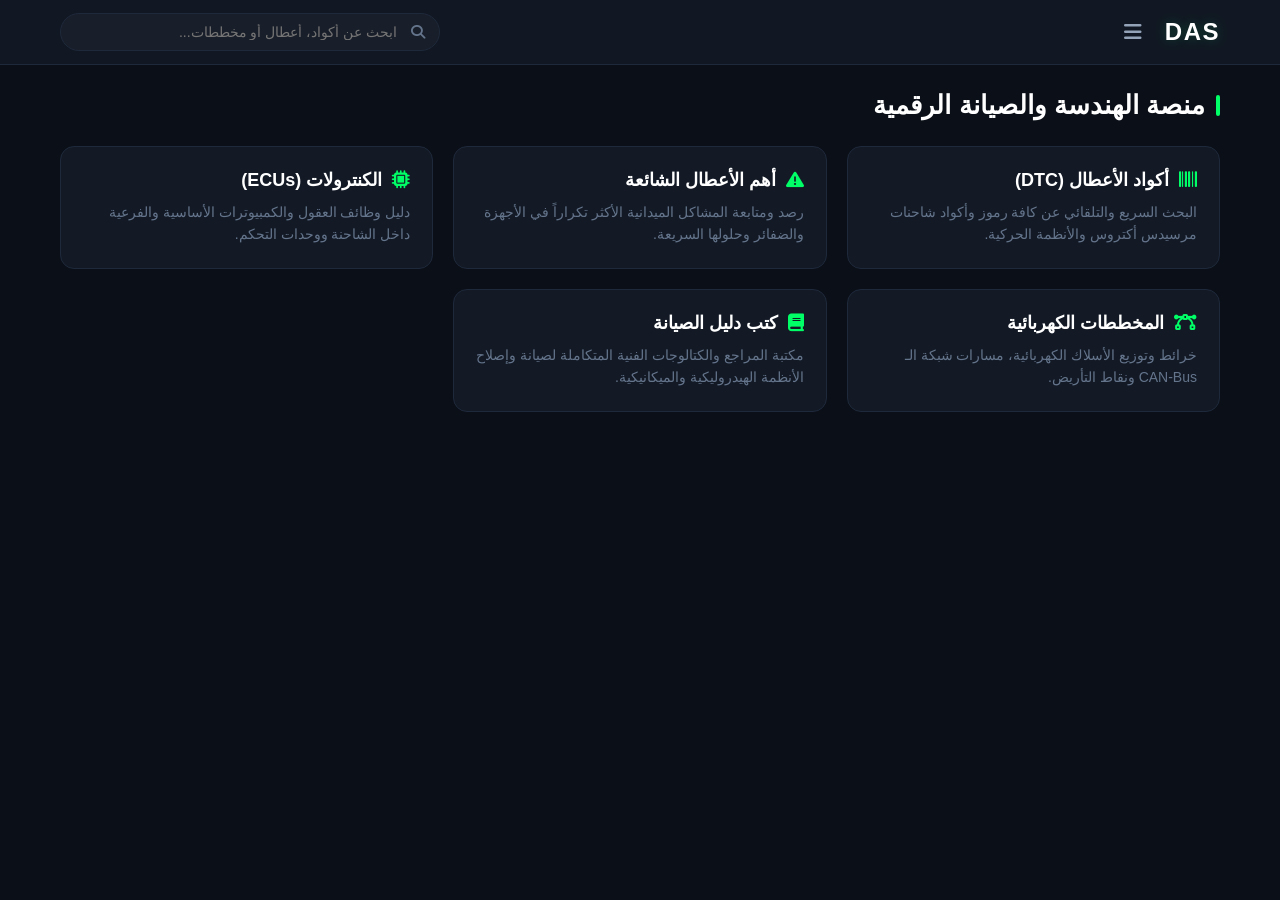
==== commit f1e655cb: "Add files via upload Signed-off-by: dascode2026 <dascode2026@gmail.com>" ====
--- a/index.html
+++ b/index.html
@@ -2,7 +2,7 @@
 <html lang="ar" dir="rtl">
 <head>
     <meta charset="UTF-8">
-    <meta name="viewport" content="width=device-width, initial-scale=1.0">
+    <meta name="viewport" content="width=device-width, initial-scale=1.0, maximum-scale=1.0, user-scalable=no">
     <title>DAS | الرئيسية</title>
     <link rel="stylesheet" href="https://cdnjs.cloudflare.com/ajax/libs/font-awesome/6.4.0/css/all.min.css">
     <style>
@@ -15,7 +15,7 @@
             --border-color: #1e293b;
             --transition-speed: 0.25s;
         }
-        * { box-sizing: border-box; margin: 0; padding: 0; font-family: 'Segoe UI', Tahoma, Geneva, Verdana, sans-serif; }
+        * { box-sizing: border-box; margin: 0; padding: 0; font-family: 'Segoe UI', Tahoma, Geneva, Verdana, sans-serif; -webkit-tap-highlight-color: transparent; }
         body { background-color: var(--bg-color); color: var(--text-color); min-height: 100vh; display: flex; flex-direction: column; }
         
         header { position: fixed; top: 0; left: 0; width: 100%; background-color: rgba(19, 26, 38, 0.85); backdrop-filter: blur(12px); border-bottom: 1px solid var(--border-color); z-index: 1000; }
@@ -37,6 +37,12 @@
         .search-input:focus { outline: none; border-color: var(--accent-color); background-color: rgba(255, 255, 255, 0.05); box-shadow: 0 0 15px rgba(0, 255, 102, 0.15); }
         .search-icon { position: absolute; right: 15px; top: 50%; transform: translateY(-50%); color: #64748b; font-size: 14px; }
         
+        .search-results-dropdown { display: none; position: absolute; top: 100%; left: 0; width: 100%; background-color: var(--panel-bg); border: 1px solid var(--border-color); border-radius: 12px; max-height: 300px; overflow-y: auto; box-shadow: 0 10px 25px rgba(0,0,0,0.6); z-index: 1100; margin-top: 5px; }
+        .result-item { padding: 12px 15px; color: var(--text-bright); text-decoration: none; display: block; border-bottom: 1px solid rgba(255,255,255,0.02); transition: all 0.2s; }
+        .result-item:hover { background-color: rgba(0, 255, 102, 0.08); }
+        .result-item .result-category { font-size: 11px; color: var(--accent-color); display: block; margin-bottom: 2px; font-weight: bold; }
+        .result-item .result-text { font-size: 13px; color: var(--text-color); margin-top: 2px; white-space: nowrap; overflow: hidden; text-overflow: ellipsis; }
+
         main { flex-grow: 1; max-width: 1200px; width: 100%; margin: 90px auto 40px auto; padding: 0 20px; animation: slideUp 0.35s ease-out; }
         .page-title { font-size: 26px; color: var(--text-bright); margin-bottom: 25px; font-weight: 700; position: relative; padding-right: 15px; }
         .page-title::before { content: ''; position: absolute; right: 0; top: 15%; height: 70%; width: 4px; background-color: var(--accent-color); border-radius: 2px; }
@@ -71,25 +77,62 @@
                 </div>
             </div>
             <div class="search-container">
-                <input type="text" class="search-input" id="globalSearch" placeholder="ابحث عن قسم معين..." onkeyup="liveSearch()">
+                <input type="text" class="search-input" id="globalSearch" placeholder="ابحث عن أكواد، أعطال أو مخططات..." onkeyup="globalSystemSearch()">
                 <i class="fa-solid fa-magnifying-glass search-icon"></i>
+                <div class="search-results-dropdown" id="searchResults"></div>
             </div>
         </div>
     </header>
     <main>
         <h2 class="page-title">منصة الهندسة والصيانة الرقمية</h2>
         <div class="grid-container">
-            <a href="fault-codes.html" class="card searchable"><h3><i class="fa-solid fa-barcode"></i> أكواد الأعطال (DTC)</h3><p>البحث السريع والتلقائي عن كافة رموز وأكواد شاحنات مرسيدس أكتروس والأنظمة الحركية.</p></a>
-            <a href="main-faults.html" class="card searchable"><h3><i class="fa-solid fa-triangle-exclamation"></i> أهم الأعطال الشائعة</h3><p>رصد ومتابعة المشاكل الميدانية الأكثر تكراراً في الأجهزة والضفائر وحلولها السريعة.</p></a>
-            <a href="ecu-controllers.html" class="card searchable"><h3><i class="fa-solid fa-microchip"></i> الكنترولات (ECUs)</h3><p>دليل وظائف العقول والكمبيوترات الأساسية والفرعية داخل الشاحنة ووحدات التحكم.</p></a>
-            <a href="diagrams.html" class="card searchable"><h3><i class="fa-solid fa-bezier-curve"></i> المخططات الكهربائية</h3><p>خرائط وتوزيع الأسلاك الكهربائية، مسارات شبكة الـ CAN-Bus ونقاط التأريض.</p></a>
-            <a href="books.html" class="card searchable"><h3><i class="fa-solid fa-book"></i> كتب دليل الصيانة</h3><p>مكتبة المراجع والكتالوجات الفنية المتكاملة لصيانة وإصلاح الأنظمة الهيدروليكية والميكانيكية.</p></a>
+            <a href="fault-codes.html" class="card"><h3><i class="fa-solid fa-barcode"></i> أكواد الأعطال (DTC)</h3><p>البحث السريع والتلقائي عن كافة رموز وأكواد شاحنات مرسيدس أكتروس والأنظمة الحركية.</p></a>
+            <a href="main-faults.html" class="card"><h3><i class="fa-solid fa-triangle-exclamation"></i> أهم الأعطال الشائعة</h3><p>رصد ومتابعة المشاكل الميدانية الأكثر تكراراً في الأجهزة والضفائر وحلولها السريعة.</p></a>
+            <a href="ecu-controllers.html" class="card"><h3><i class="fa-solid fa-microchip"></i> الكنترولات (ECUs)</h3><p>دليل وظائف العقول والكمبيوترات الأساسية والفرعية داخل الشاحنة ووحدات التحكم.</p></a>
+            <a href="diagrams.html" class="card"><h3><i class="fa-solid fa-bezier-curve"></i> المخططات الكهربائية</h3><p>خرائط وتوزيع الأسلاك الكهربائية، مسارات شبكة الـ CAN-Bus ونقاط التأريض.</p></a>
+            <a href="books.html" class="card"><h3><i class="fa-solid fa-book"></i> كتب دليل الصيانة</h3><p>مكتبة المراجع والكتالوجات الفنية المتكاملة لصيانة وإصلاح الأنظمة الهيدروليكية والميكانيكية.</p></a>
         </div>
     </main>
     <script>
         function toggleDropdown() { document.getElementById("pagesDropdown").classList.toggle("active"); }
-        window.onclick = function(event) { if (!event.target.matches('.dropdown-btn') && !event.target.matches('.dropdown-btn *')) { var dropdowns = document.getElementsByClassName("dropdown"); for (var i = 0; i < dropdowns.length; i++) { if (dropdowns[i].classList.contains('active')) dropdowns[i].classList.remove('active'); } } }
-        function liveSearch() { let filter = document.getElementById('globalSearch').value.toLowerCase(); let cards = document.querySelectorAll('.searchable'); cards.forEach(card => { let text = card.textContent || card.innerText; card.style.display = text.toLowerCase().indexOf(filter) > -1 ? "" : "none"; }); }
+        window.onclick = function(event) { if (!event.target.matches('.dropdown-btn') && !event.target.matches('.dropdown-btn *')) { var dropdowns = document.getElementsByClassName("dropdown"); for (var i = 0; i < dropdowns.length; i++) { if (dropdowns[i].classList.contains('active')) dropdowns[i].classList.remove('active'); } } if (!event.target.matches('#globalSearch')) { document.getElementById('searchResults').style.display = "none"; } }
+        
+        // قاعدة بيانات البحث الشامل للرئيسية يربط بكل الصفحات والمواقع المحددة عبر الـ ID
+        const siteDatabase = [
+            { id: "mr0404", title: "MR 0404", text: "عطل في خط بيانات كان باص (CAN Bus Error) الخاص بالممحرك", page: "fault-codes.html", cat: "أكواد الأعطال" },
+            { id: "gs1011", title: "GS 1011", text: "خطأ قراءة حساس وحدة اختيار الغيارات والتنسيق للجير", page: "fault-codes.html", cat: "أكواد الأعطال" },
+            { id: "bs4345", title: "BS 4345", text: "انقطاع أو مشكلة في إشارة مستشعر ضغط الفرامل الكهربائي", page: "fault-codes.html", cat: "أكواد الأعطال" },
+            { id: "ins0502", title: "INS 0502", text: "عطل في دائرة حساس مستشعر خزان الوقود وعرض القراءات", page: "fault-codes.html", cat: "أكواد الأعطال" },
+            { id: "fault1", title: "ضعف السحب والتسارع المفاجئ", text: "تهريب هواء في منظومة شاحن التيربو أو خلل في أسلاك بلف الـ EGR", page: "main-faults.html", cat: "الأعطال الشائعة" },
+            { id: "fault2", title: "تجمد غيارات ناقل الحركة (Neutral)", text: "ضعف مفاجئ في ضغط الهواء المغذي للبلف الرئيسي المتصل بالضفيرة", page: "main-faults.html", cat: "الأعطال الشائعة" },
+            { id: "fault3", title: "انقطاع طاقة لوحة التابلوه كاملة", text: "تراكم الأملاح على فيوزات التغذية الرئيسية أو ماس في خط البطاريات", page: "main-faults.html", cat: "الأعطال الشائعة" },
+            { id: "ecu1", title: "كنترول المحرك الرئيسي (MR / PLD)", text: "المسؤول المباشر عن معالجة توقيتات حقن الوقود وتشغيل البخاخات", page: "ecu-controllers.html", cat: "الكنترولات" },
+            { id: "ecu2", title: "كنترول التنسيق والأداء العام (CPC / FMR)", text: "بوابة الاتصال الذكية الفاصلة بين دعسة الوقود والكنترولات الأخرى", page: "ecu-controllers.html", cat: "التحكم المركزي" },
+            { id: "ecu3", title: "كمبيوتر الفرامل والاتزان (BS / ABS)", text: "يعالج البيانات الحركية القادمة من مستشعرات الإطارات الأربعة", page: "ecu-controllers.html", cat: "أنظمة السلامة" },
+            { id: "diag1", title: "مخطط ضفيرة الإشعال وبلوف البخاخات للمحرك", text: "مخطط لوني ورقمي متكامل يوضح نقاط اتصال أسلاك البخاخات الستة", page: "diagrams.html", cat: "المخططات الكهربائية" },
+            { id: "diag2", title: "مخطط شبكة الـ CAN-Bus ونقاط الاتصال", text: "مسارات توزيع المقاومات القياسية 120 أوم للتوصيل البيني الذكي", page: "diagrams.html", cat: "المخططات الكهربائية" },
+            { id: "diag3", title: "مخطط التغذية الأرضية والسالبة للغرفة", text: "توزيع نقاط التأريض لمنع حدوث التماسات أو قراءات عشوائية خاطئة", page: "diagrams.html", cat: "المخططات الكهربائية" },
+            { id: "book1", title: "دليل تشخيص وهندسة أعطال الأكتروس", text: "مرجع متكامل يشرح آلية قراءة الأخطاء وتحليلها بأنظمة Xentry/DAS", page: "books.html", cat: "مكتبة الكتب" },
+            { id: "book2", title: "موسوعة صيانة أنظمة وضفائر مضخات الخرسانة", text: "كتاب مهني مخصص لتتبع المسارات الهيدروليكية والكهربائية المشتركة", page: "books.html", cat: "مكتبة الكتب" }
+        ];
+
+        function globalSystemSearch() {
+            let filter = document.getElementById('globalSearch').value.toLowerCase();
+            let resultsDropdown = document.getElementById('searchResults');
+            resultsDropdown.innerHTML = "";
+            if (!filter) { resultsDropdown.style.display = "none"; return; }
+            let filtered = siteDatabase.filter(item => item.title.toLowerCase().includes(filter) || item.text.toLowerCase().includes(filter));
+            if (filtered.length > 0) {
+                filtered.forEach(item => {
+                    let a = document.createElement('a');
+                    a.href = `${item.page}?target=${item.id}`;
+                    a.className = "result-item";
+                    a.innerHTML = `<span class="result-category">${item.cat}</span><div>${item.title}</div><div class="result-text">${item.text}</div>`;
+                    resultsDropdown.appendChild(a);
+                });
+                resultsDropdown.style.display = "block";
+            } else { resultsDropdown.style.display = "none"; }
+        }
     </script>
 </body>
 </html>
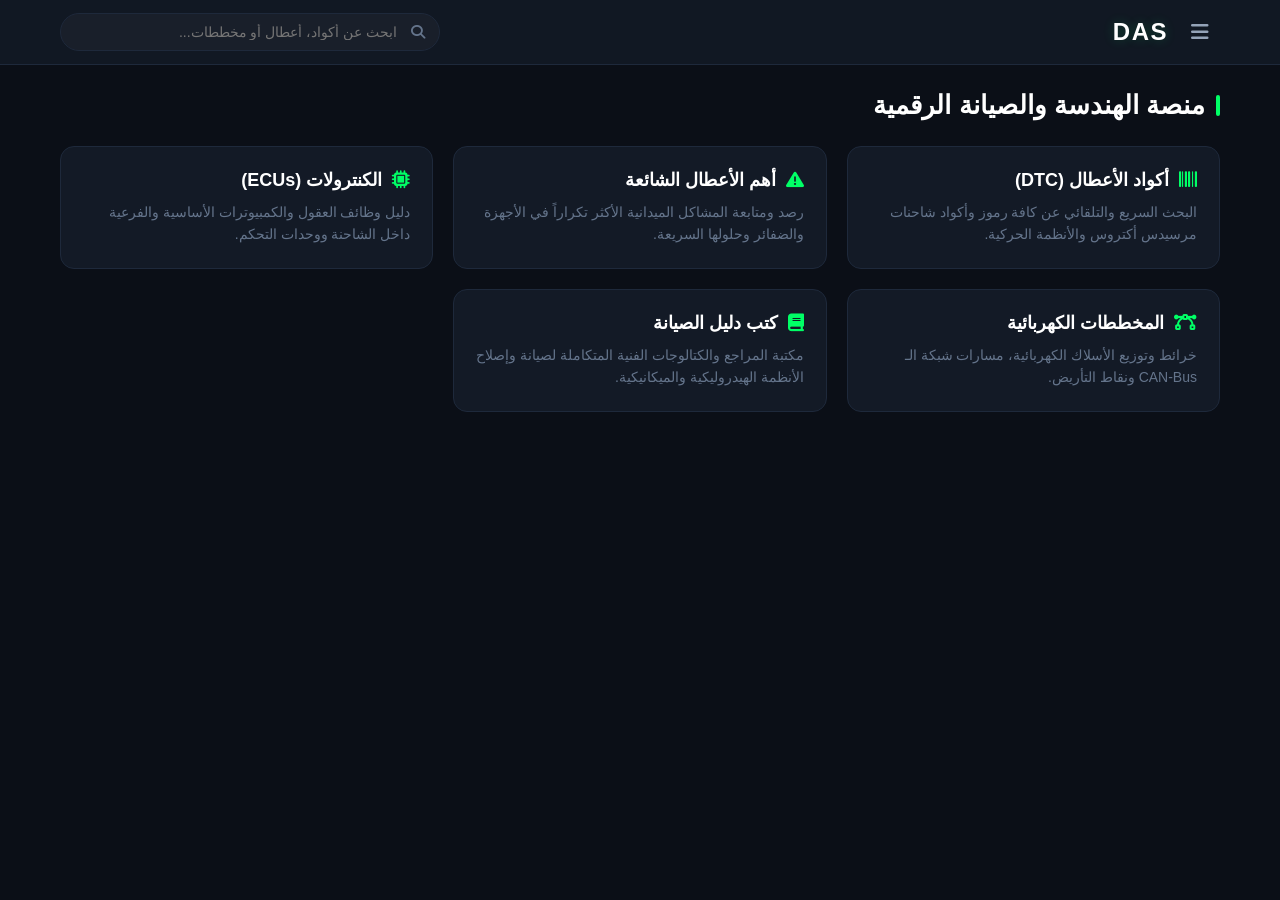
==== commit 69b27754: "Add files via upload Signed-off-by: dascode2026 <dascode2026@gmail.com>" ====
--- a/index.html
+++ b/index.html
@@ -63,7 +63,7 @@
     <header>
         <div class="header-container">
             <div class="right-side">
-                <div class="logo">DAS</div>
+                <!-- تم تقديم القائمة المنسدلة لتظهر أولاً -->
                 <div class="dropdown" id="pagesDropdown">
                     <button class="dropdown-btn" onclick="toggleDropdown()"><i class="fa-solid fa-bars"></i></button>
                     <div class="dropdown-content">
@@ -75,6 +75,8 @@
                         <a href="books.html"><i class="fa-solid fa-book"></i>كتب دليل الصيانة</a>
                     </div>
                 </div>
+                <!-- اسم الموقع يظهر الآن بعد القائمة المنسدلة -->
+                <div class="logo">DAS</div>
             </div>
             <div class="search-container">
                 <input type="text" class="search-input" id="globalSearch" placeholder="ابحث عن أكواد، أعطال أو مخططات..." onkeyup="globalSystemSearch()">
@@ -97,23 +99,22 @@
         function toggleDropdown() { document.getElementById("pagesDropdown").classList.toggle("active"); }
         window.onclick = function(event) { if (!event.target.matches('.dropdown-btn') && !event.target.matches('.dropdown-btn *')) { var dropdowns = document.getElementsByClassName("dropdown"); for (var i = 0; i < dropdowns.length; i++) { if (dropdowns[i].classList.contains('active')) dropdowns[i].classList.remove('active'); } } if (!event.target.matches('#globalSearch')) { document.getElementById('searchResults').style.display = "none"; } }
         
-        // قاعدة بيانات البحث الشامل للرئيسية يربط بكل الصفحات والمواقع المحددة عبر الـ ID
         const siteDatabase = [
-            { id: "mr0404", title: "MR 0404", text: "عطل في خط بيانات كان باص (CAN Bus Error) الخاص بالممحرك", page: "fault-codes.html", cat: "أكواد الأعطال" },
-            { id: "gs1011", title: "GS 1011", text: "خطأ قراءة حساس وحدة اختيار الغيارات والتنسيق للجير", page: "fault-codes.html", cat: "أكواد الأعطال" },
-            { id: "bs4345", title: "BS 4345", text: "انقطاع أو مشكلة في إشارة مستشعر ضغط الفرامل الكهربائي", page: "fault-codes.html", cat: "أكواد الأعطال" },
-            { id: "ins0502", title: "INS 0502", text: "عطل في دائرة حساس مستشعر خزان الوقود وعرض القراءات", page: "fault-codes.html", cat: "أكواد الأعطال" },
-            { id: "fault1", title: "ضعف السحب والتسارع المفاجئ", text: "تهريب هواء في منظومة شاحن التيربو أو خلل في أسلاك بلف الـ EGR", page: "main-faults.html", cat: "الأعطال الشائعة" },
-            { id: "fault2", title: "تجمد غيارات ناقل الحركة (Neutral)", text: "ضعف مفاجئ في ضغط الهواء المغذي للبلف الرئيسي المتصل بالضفيرة", page: "main-faults.html", cat: "الأعطال الشائعة" },
-            { id: "fault3", title: "انقطاع طاقة لوحة التابلوه كاملة", text: "تراكم الأملاح على فيوزات التغذية الرئيسية أو ماس في خط البطاريات", page: "main-faults.html", cat: "الأعطال الشائعة" },
-            { id: "ecu1", title: "كنترول المحرك الرئيسي (MR / PLD)", text: "المسؤول المباشر عن معالجة توقيتات حقن الوقود وتشغيل البخاخات", page: "ecu-controllers.html", cat: "الكنترولات" },
-            { id: "ecu2", title: "كنترول التنسيق والأداء العام (CPC / FMR)", text: "بوابة الاتصال الذكية الفاصلة بين دعسة الوقود والكنترولات الأخرى", page: "ecu-controllers.html", cat: "التحكم المركزي" },
-            { id: "ecu3", title: "كمبيوتر الفرامل والاتزان (BS / ABS)", text: "يعالج البيانات الحركية القادمة من مستشعرات الإطارات الأربعة", page: "ecu-controllers.html", cat: "أنظمة السلامة" },
+            { id: "mr0404", title: "MR 0404", text: "عطل في خط بيانات كان باص (CAN Bus Error) الخاص بالمحرك", page: "fault-codes.html", cat: "أكواد الأعطال (DTC)" },
+            { id: "gs1011", title: "GS 1011", text: "خطأ قراءة حساس وحدة اختيار الغيارات والتنسيق للجير", page: "fault-codes.html", cat: "أكواد الأعطال (DTC)" },
+            { id: "bs4345", title: "BS 4345", text: "انقطاع أو مشكلة في إشارة مستشعر ضغط الفرامل الكهربائي", page: "fault-codes.html", cat: "أكواد الأعطال (DTC)" },
+            { id: "ins0502", title: "INS 0502", text: "عطل في دائرة حساس مستشعر خزان الوقود وعرض القراءات", page: "fault-codes.html", cat: "أكواد الأعطال (DTC)" },
+            { id: "fault1", title: "ضعف السحب والتسارع المفاجئ", text: "تهريب هواء في منظومة شاحن التيربو أو خلل في أسلاك بلف الـ EGR", page: "main-faults.html", cat: "أهم الأعطال الشائعة" },
+            { id: "fault2", title: "تجمد غيارات ناقل الحركة (Neutral)", text: "ضعف مفاجئ في ضغط الهواء المغذي للبلف الرئيسي المتصل بالضفيرة", page: "main-faults.html", cat: "أهم الأعطال الشائعة" },
+            { id: "fault3", title: "انقطاع طاقة لوحة التابلوه كاملة", text: "تراكم الأملاح على فيوزات التغذية الرئيسية أو ماس في خط البطاريات", page: "main-faults.html", cat: "أهم الأعطال الشائعة" },
+            { id: "ecu1", title: "كنترول المحرك الرئيسي (MR / PLD)", text: "المسؤول المباشر عن معالجة توقيتات حقن الوقود وتشغيل البخاخات", page: "ecu-controllers.html", cat: "الكنترولات (ECUs)" },
+            { id: "ecu2", title: "كنترول التنسيق والأداء العام (CPC / FMR)", text: "بوابة الاتصال الذكية الفاصلة بين دعسة الوقود والكنترولات الأخرى", page: "ecu-controllers.html", cat: "الكنترولات (ECUs)" },
+            { id: "ecu3", title: "كمبيوتر الفرامل والاتزان (BS / ABS)", text: "يعالج البيانات الحركية القادمة من مستشعرات الإطارات الأربعة", page: "ecu-controllers.html", cat: "الكنترولات (ECUs)" },
             { id: "diag1", title: "مخطط ضفيرة الإشعال وبلوف البخاخات للمحرك", text: "مخطط لوني ورقمي متكامل يوضح نقاط اتصال أسلاك البخاخات الستة", page: "diagrams.html", cat: "المخططات الكهربائية" },
             { id: "diag2", title: "مخطط شبكة الـ CAN-Bus ونقاط الاتصال", text: "مسارات توزيع المقاومات القياسية 120 أوم للتوصيل البيني الذكي", page: "diagrams.html", cat: "المخططات الكهربائية" },
             { id: "diag3", title: "مخطط التغذية الأرضية والسالبة للغرفة", text: "توزيع نقاط التأريض لمنع حدوث التماسات أو قراءات عشوائية خاطئة", page: "diagrams.html", cat: "المخططات الكهربائية" },
-            { id: "book1", title: "دليل تشخيص وهندسة أعطال الأكتروس", text: "مرجع متكامل يشرح آلية قراءة الأخطاء وتحليلها بأنظمة Xentry/DAS", page: "books.html", cat: "مكتبة الكتب" },
-            { id: "book2", title: "موسوعة صيانة أنظمة وضفائر مضخات الخرسانة", text: "كتاب مهني مخصص لتتبع المسارات الهيدروليكية والكهربائية المشتركة", page: "books.html", cat: "مكتبة الكتب" }
+            { id: "book1", title: "دليل تشخيص وهندسة أعطال الأكتروس", text: "مرجع متكامل يشرح آلية قراءة الأخطاء وتحليلها بأنظمة Xentry/DAS", page: "books.html", cat: "كتب دليل الصيانة" },
+            { id: "book2", title: "موسوعة صيانة أنظمة وضفائر مضخات الخرسانة", text: "كتاب مهني مخصص لتتبع المسارات الهيدروليكية والكهربائية المشتركة", page: "books.html", cat: "كتب دليل الصيانة" }
         ];
 
         function globalSystemSearch() {
@@ -125,7 +126,7 @@
             if (filtered.length > 0) {
                 filtered.forEach(item => {
                     let a = document.createElement('a');
-                    a.href = `${item.page}?target=${item.id}`;
+                    a.href = `${item.page}?target=${item.id}&searchQuery=${encodeURIComponent(filter)}`;
                     a.className = "result-item";
                     a.innerHTML = `<span class="result-category">${item.cat}</span><div>${item.title}</div><div class="result-text">${item.text}</div>`;
                     resultsDropdown.appendChild(a);
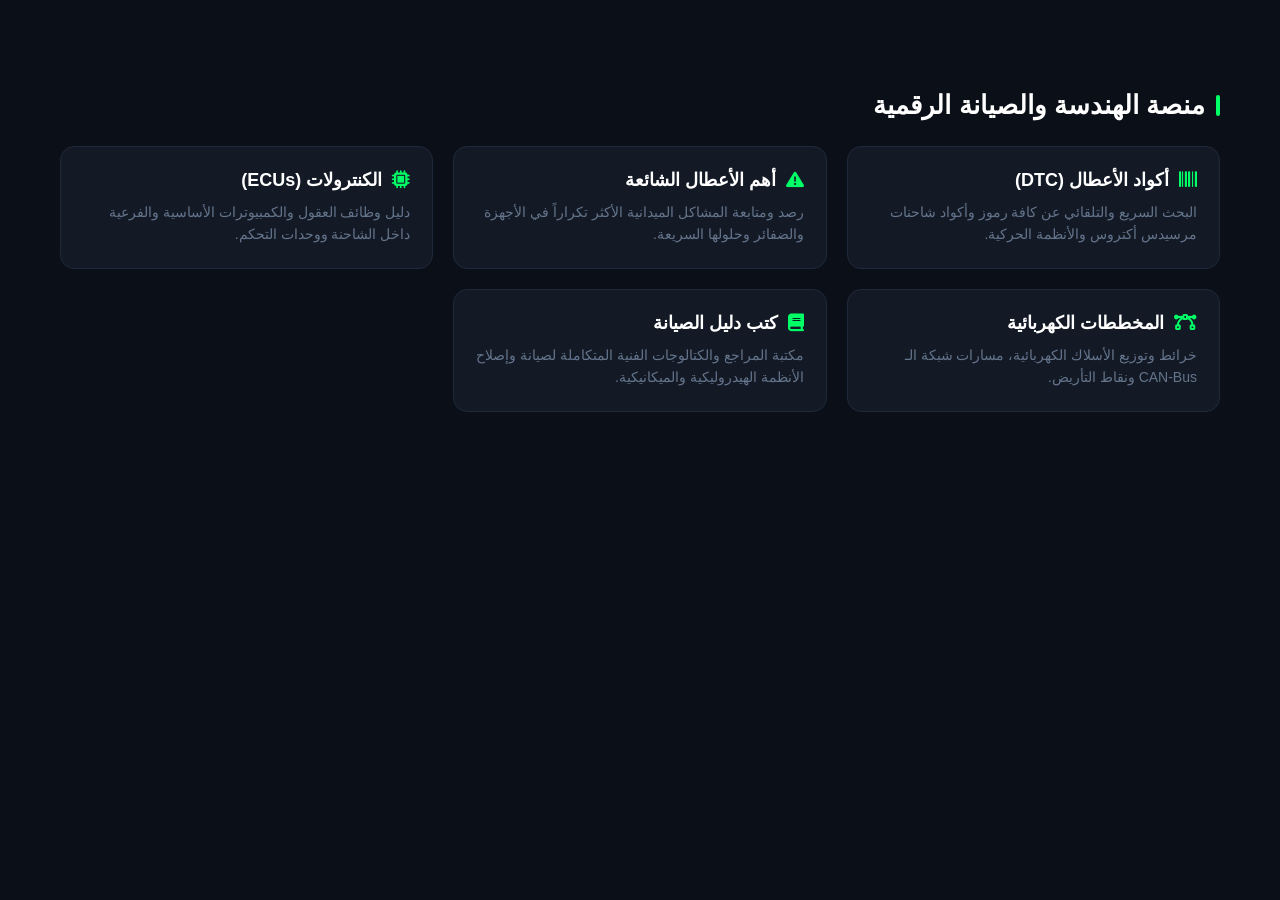
==== commit be42e588: "Add files via upload Signed-off-by: dascode2026 <dascode2026@gmail.com>" ====
--- a/index.html
+++ b/index.html
@@ -60,31 +60,32 @@
     </style>
 </head>
 <body>
-    <header>
-        <div class="header-container">
-            <div class="right-side">
-                <!-- تم تقديم القائمة المنسدلة لتظهر أولاً -->
-                <div class="dropdown" id="pagesDropdown">
-                    <button class="dropdown-btn" onclick="toggleDropdown()"><i class="fa-solid fa-bars"></i></button>
-                    <div class="dropdown-content">
-                        <a href="index.html"><i class="fa-solid fa-house"></i>الرئيسية</a>
-                        <a href="fault-codes.html"><i class="fa-solid fa-barcode"></i>أكواد الأعطال (DTC)</a>
-                        <a href="main-faults.html"><i class="fa-solid fa-triangle-exclamation"></i>أهم الأعطال الشائعة</a>
-                        <a href="ecu-controllers.html"><i class="fa-solid fa-microchip"></i>الكنترولات (ECUs)</a>
-                        <a href="diagrams.html"><i class="fa-solid fa-bezier-curve"></i>المخططات الكهربائية</a>
-                        <a href="books.html"><i class="fa-solid fa-book"></i>كتب دليل الصيانة</a>
-                    </div>
-                </div>
-                <!-- اسم الموقع يظهر الآن بعد القائمة المنسدلة -->
-                <div class="logo">DAS</div>
-            </div>
-            <div class="search-container">
-                <input type="text" class="search-input" id="globalSearch" placeholder="ابحث عن أكواد، أعطال أو مخططات..." onkeyup="globalSystemSearch()">
-                <i class="fa-solid fa-magnifying-glass search-icon"></i>
-                <div class="search-results-dropdown" id="searchResults"></div>
-            </div>
-        </div>
-    </header>
+   <script>
+// دالة التشغيل الذكية الموحدة للبحث
+function executeSmartSearch() {
+    let filter = document.getElementById('globalSearch').value.toLowerCase();
+    
+    // 1. إذا كنا في صفحة الكتب (تصفية فورية لعناصر الصفحة)
+    if (typeof liveSearch === "function") {
+        liveSearch();
+    }
+    
+    // 2. تشغيل البحث العام للقائمة المنسدلة (إذا كانت الدالة والمصفوفة موجودتين)
+    if (typeof globalSystemSearch === "function") {
+        let resultsDropdown = document.getElementById('searchResults');
+        
+        // إذا كنا في صفحة الكتب، نتحقق أولاً إن كان الكتاب مكتوباً بالصفحة لمنع تكرار المنسدلة
+        let hasLocalRows = document.querySelectorAll('.searchable').length > 0;
+        if (hasLocalRows) {
+            resultsDropdown.style.display = "none";
+            return; 
+        }
+        
+        globalSystemSearch();
+    }
+}
+</script>
+
     <main>
         <h2 class="page-title">منصة الهندسة والصيانة الرقمية</h2>
         <div class="grid-container">
@@ -95,10 +96,11 @@
             <a href="books.html" class="card"><h3><i class="fa-solid fa-book"></i> كتب دليل الصيانة</h3><p>مكتبة المراجع والكتالوجات الفنية المتكاملة لصيانة وإصلاح الأنظمة الهيدروليكية والميكانيكية.</p></a>
         </div>
     </main>
-    <script>
+   <script>
         function toggleDropdown() { document.getElementById("pagesDropdown").classList.toggle("active"); }
         window.onclick = function(event) { if (!event.target.matches('.dropdown-btn') && !event.target.matches('.dropdown-btn *')) { var dropdowns = document.getElementsByClassName("dropdown"); for (var i = 0; i < dropdowns.length; i++) { if (dropdowns[i].classList.contains('active')) dropdowns[i].classList.remove('active'); } } if (!event.target.matches('#globalSearch')) { document.getElementById('searchResults').style.display = "none"; } }
         
+        // مصفوفة البيانات: أي كتاب أو عطل جديد تريد أن يظهر في البحث المنسدل يجب أن تضيفه هنا
         const siteDatabase = [
             { id: "mr0404", title: "MR 0404", text: "عطل في خط بيانات كان باص (CAN Bus Error) الخاص بالمحرك", page: "fault-codes.html", cat: "أكواد الأعطال (DTC)" },
             { id: "gs1011", title: "GS 1011", text: "خطأ قراءة حساس وحدة اختيار الغيارات والتنسيق للجير", page: "fault-codes.html", cat: "أكواد الأعطال (DTC)" },
@@ -114,7 +116,11 @@
             { id: "diag2", title: "مخطط شبكة الـ CAN-Bus ونقاط الاتصال", text: "مسارات توزيع المقاومات القياسية 120 أوم للتوصيل البيني الذكي", page: "diagrams.html", cat: "المخططات الكهربائية" },
             { id: "diag3", title: "مخطط التغذية الأرضية والسالبة للغرفة", text: "توزيع نقاط التأريض لمنع حدوث التماسات أو قراءات عشوائية خاطئة", page: "diagrams.html", cat: "المخططات الكهربائية" },
             { id: "book1", title: "دليل تشخيص وهندسة أعطال الأكتروس", text: "مرجع متكامل يشرح آلية قراءة الأخطاء وتحليلها بأنظمة Xentry/DAS", page: "books.html", cat: "كتب دليل الصيانة" },
-            { id: "book2", title: "موسوعة صيانة أنظمة وضفائر مضخات الخرسانة", text: "كتاب مهني مخصص لتتبع المسارات الهيدروليكية والكهربائية المشتركة", page: "books.html", cat: "كتب دليل الصيانة" }
+            { id: "book2", title: "موسوعة صيانة أنظمة وضفائر مضخات الخرسانة", text: "كتاب مهني مخصص لتتبع المسارات الهيدروليكية والكهربائية المشتركة", page: "books.html", cat: "كتب دليل الصيانة" },
+            
+            // الكتاب الجديد الذي طلبته تم إضافته هنا:
+            { id: "book3", title: "كنترول FM", text: "دليل صيانة وتشخيص نظام الشاحنات ووحدات التحكم من نوع FM", page: "books.html", cat: "كتب دليل الصيانة" },
+            { id: "book4", title: "كنترول mr", text: "كتاب صيانة وفحص ضفيرة كمبيوتر المحرك MR بالتفصيل", page: "books.html", cat: "كتب دليل الصيانة" }
         ];
 
         function globalSystemSearch() {
@@ -135,5 +141,6 @@
             } else { resultsDropdown.style.display = "none"; }
         }
     </script>
+
 </body>
 </html>
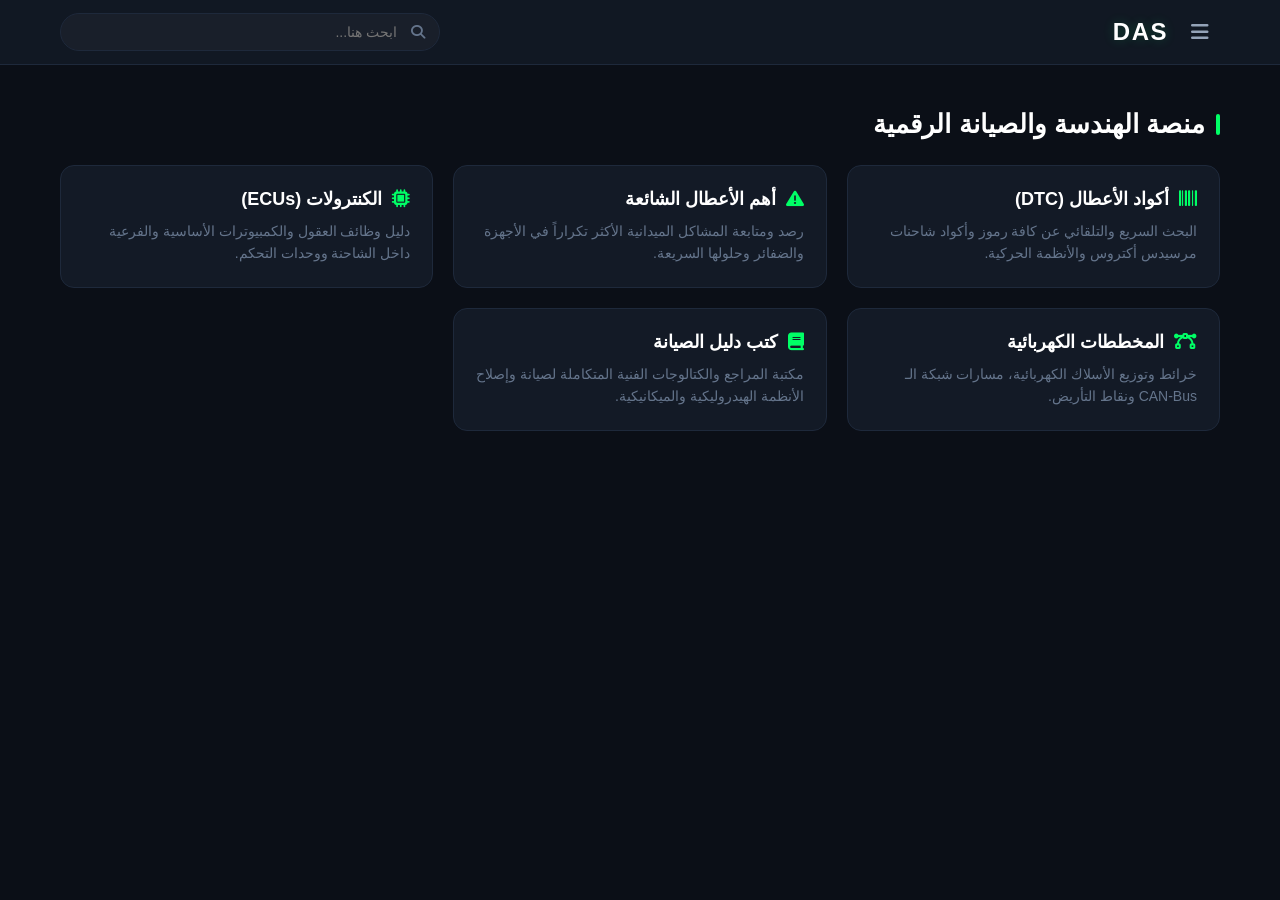
==== commit de297e3e: "Add files via upload Signed-off-by: dascode2026 <dascode2026@gmail.com>" ====
--- a/index.html
+++ b/index.html
@@ -60,31 +60,34 @@
     </style>
 </head>
 <body>
-   <script>
-// دالة التشغيل الذكية الموحدة للبحث
-function executeSmartSearch() {
-    let filter = document.getElementById('globalSearch').value.toLowerCase();
-    
-    // 1. إذا كنا في صفحة الكتب (تصفية فورية لعناصر الصفحة)
-    if (typeof liveSearch === "function") {
-        liveSearch();
-    }
-    
-    // 2. تشغيل البحث العام للقائمة المنسدلة (إذا كانت الدالة والمصفوفة موجودتين)
-    if (typeof globalSystemSearch === "function") {
-        let resultsDropdown = document.getElementById('searchResults');
+<header>
+    <div class="header-container">
+        <div class="right-side">
+            <!-- 1. القائمة المنسدلة (في أقصى اليمين) -->
+            <div class="dropdown" id="pagesDropdown">
+                <button class="dropdown-btn" onclick="toggleDropdown()"><i class="fa-solid fa-bars"></i></button>
+                <div class="dropdown-content">
+                    <a href="index.html"><i class="fa-solid fa-house"></i>الرئيسية</a>
+                    <a href="fault-codes.html"><i class="fa-solid fa-barcode"></i>أكواد الأعطال (DTC)</a>
+                    <a href="main-faults.html"><i class="fa-solid fa-triangle-exclamation"></i>أهم الأعطال الشائعة</a>
+                    <a href="ecu-controllers.html"><i class="fa-solid fa-microchip"></i>الكنترولات (ECUs)</a>
+                    <a href="diagrams.html"><i class="fa-solid fa-bezier-curve"></i>المخططات الكهربائية</a>
+                    <a href="books.html"><i class="fa-solid fa-book"></i>كتب دليل الصيانة</a>
+                </div>
+            </div>
+            
+            <!-- 2. اسم الموقع (بجانب القائمة) -->
+            <div class="logo">DAS</div>
+        </div>
         
-        // إذا كنا في صفحة الكتب، نتحقق أولاً إن كان الكتاب مكتوباً بالصفحة لمنع تكرار المنسدلة
-        let hasLocalRows = document.querySelectorAll('.searchable').length > 0;
-        if (hasLocalRows) {
-            resultsDropdown.style.display = "none";
-            return; 
-        }
-        
-        globalSystemSearch();
-    }
-}
-</script>
+        <!-- 3. صندوق البحث المطور الذكي -->
+        <div class="search-container">
+            <input type="text" class="search-input" id="globalSearch" placeholder="ابحث هنا..." onkeyup="executeSmartSearch()">
+            <i class="fa-solid fa-magnifying-glass search-icon"></i>
+            <div class="search-results-dropdown" id="searchResults"></div>
+        </div>
+    </div>
+</header>￼
 
     <main>
         <h2 class="page-title">منصة الهندسة والصيانة الرقمية</h2>
@@ -96,51 +99,88 @@
             <a href="books.html" class="card"><h3><i class="fa-solid fa-book"></i> كتب دليل الصيانة</h3><p>مكتبة المراجع والكتالوجات الفنية المتكاملة لصيانة وإصلاح الأنظمة الهيدروليكية والميكانيكية.</p></a>
         </div>
     </main>
-   <script>
-        function toggleDropdown() { document.getElementById("pagesDropdown").classList.toggle("active"); }
-        window.onclick = function(event) { if (!event.target.matches('.dropdown-btn') && !event.target.matches('.dropdown-btn *')) { var dropdowns = document.getElementsByClassName("dropdown"); for (var i = 0; i < dropdowns.length; i++) { if (dropdowns[i].classList.contains('active')) dropdowns[i].classList.remove('active'); } } if (!event.target.matches('#globalSearch')) { document.getElementById('searchResults').style.display = "none"; } }
+ <script>
+    function toggleDropdown() { document.getElementById("pagesDropdown").classList.toggle("active"); }
+    window.onclick = function(event) { if (!event.target.matches('.dropdown-btn') && !event.target.matches('.dropdown-btn *')) { var dropdowns = document.getElementsByClassName("dropdown"); for (var i = 0; i < dropdowns.length; i++) { if (dropdowns[i].classList.contains('active')) dropdowns[i].classList.remove('active'); } } if (!event.target.matches('#globalSearch')) { document.getElementById('searchResults').style.display = "none"; } }
+    
+    // قاعدة البيانات الثابتة للأكواد والأعطال
+    const siteDatabase = [
+        { id: "mr0404", title: "MR 0404", text: "عطل في خط بيانات كان باص (CAN Bus Error) الخاص بالمحرك", page: "fault-codes.html", cat: "أكواد الأعطال (DTC)" },
+        { id: "gs1011", title: "GS 1011", text: "خطأ قراءة حساس وحدة اختيار الغيارات والتنسيق للجير", page: "fault-codes.html", cat: "أكواد الأعطال (DTC)" },
+        { id: "bs4345", title: "BS 4345", text: "انقطاع أو مشكلة في إشارة مستشعر ضغط الفرامل الكهربائي", page: "fault-codes.html", cat: "أكواد الأعطال (DTC)" },
+        { id: "ins0502", title: "INS 0502", text: "عطل في دائرة حساس مستشعر خزان الوقود وعرض القراءات", page: "fault-codes.html", cat: "أكواد الأعطال (DTC)" },
+        { id: "fault1", title: "ضعف السحب والتسارع المفاجئ", text: "تهريب هواء في منظومة شاحن التيربو أو خلل في أسلاك بلف الـ EGR", page: "main-faults.html", cat: "أهم الأعطال الشائعة" },
+        { id: "fault2", title: "تجمد غيارات ناقل الحركة (Neutral)", text: "ضعف مفاجئ في ضغط الهواء المغذي للبلف الرئيسي المتصل بالضفيرة", page: "main-faults.html", cat: "أهم الأعطال الشائعة" },
+        { id: "fault3", title: "انقطاع طاقة لوحة التابلوه كاملة", text: "تراكم الأملاح على فيوزات التغذية الرئيسية أو ماس في خط البطاريات", page: "main-faults.html", cat: "أهم الأعطال الشائعة" },
+        { id: "ecu1", title: "كنترول المحرك الرئيسي (MR / PLD)", text: "المسؤول المباشر عن معالجة توقيتات حقن الوقود وتشغيل البخاخات", page: "ecu-controllers.html", cat: "الكنترولات (ECUs)" },
+        { id: "ecu2", title: "كنترول التنسيق والأداء العام (CPC / FMR)", text: "بوابة الاتصال الذكية الفاصلة بين دعسة الوقود والكنترولات الأخرى", page: "ecu-controllers.html", cat: "الكنترولات (ECUs)" },
+        { id: "ecu3", title: "كمبيوتر الفرامل والاتزان (BS / ABS)", text: "يعالج البيانات الحركية القادمة من مستشعرات الإطارات الأربعة", page: "ecu-controllers.html", cat: "الكنترولات (ECUs)" },
+        { id: "diag1", title: "مخطط ضفيرة الإشعال وبلوف البخاخات للمحرك", text: "مخطط لوني ورقمي متكامل يوضح نقاط اتصال أسلاك البخاخات الستة", page: "diagrams.html", cat: "المخططات الكهربائية" },
+        { id: "diag2", title: "مخطط شبكة الـ CAN-Bus ونقاط الاتصال", text: "مسارات توزيع المقاومات القياسية 120 أوم للتوصيل البيني الذكي", page: "diagrams.html", cat: "المخططات الكهربائية" },
+        { id: "diag3", title: "مخطط التغذية الأرضية والسالبة للغرفة", text: "توزيع نقاط التأريض لمنع حدوث التماسات أو قراءات عشوائية خاطئة", page: "diagrams.html", cat: "المخططات الكهربائية" },
+        { id: "book1", title: "دليل تشخيص وهندسة أعطال الأكتروس", text: "مرجع متكامل يشرح آلية قراءة الأخطاء وتحليلها بأنظمة Xentry/DAS", page: "books.html", cat: "كتب دليل الصيانة" },
+        { id: "book2", title: "موسوعة صيانة أنظمة وضفائر مضخات الخرسانة", text: "كتاب مهني مخصص لتتبع المسارات الهيدروليكية والكهربائية المشتركة", page: "books.html", cat: "كتب دليل الصيانة" }
+    ];
+
+    // دالة البحث الذكية الشاملة للبيانات والملفات المكتوبة في الصفحة
+    function executeSmartSearch() {
+        let filter = document.getElementById('globalSearch').value.toLowerCase();
+        let resultsDropdown = document.getElementById('searchResults');
+        resultsDropdown.innerHTML = "";
         
-        // مصفوفة البيانات: أي كتاب أو عطل جديد تريد أن يظهر في البحث المنسدل يجب أن تضيفه هنا
-        const siteDatabase = [
-            { id: "mr0404", title: "MR 0404", text: "عطل في خط بيانات كان باص (CAN Bus Error) الخاص بالمحرك", page: "fault-codes.html", cat: "أكواد الأعطال (DTC)" },
-            { id: "gs1011", title: "GS 1011", text: "خطأ قراءة حساس وحدة اختيار الغيارات والتنسيق للجير", page: "fault-codes.html", cat: "أكواد الأعطال (DTC)" },
-            { id: "bs4345", title: "BS 4345", text: "انقطاع أو مشكلة في إشارة مستشعر ضغط الفرامل الكهربائي", page: "fault-codes.html", cat: "أكواد الأعطال (DTC)" },
-            { id: "ins0502", title: "INS 0502", text: "عطل في دائرة حساس مستشعر خزان الوقود وعرض القراءات", page: "fault-codes.html", cat: "أكواد الأعطال (DTC)" },
-            { id: "fault1", title: "ضعف السحب والتسارع المفاجئ", text: "تهريب هواء في منظومة شاحن التيربو أو خلل في أسلاك بلف الـ EGR", page: "main-faults.html", cat: "أهم الأعطال الشائعة" },
-            { id: "fault2", title: "تجمد غيارات ناقل الحركة (Neutral)", text: "ضعف مفاجئ في ضغط الهواء المغذي للبلف الرئيسي المتصل بالضفيرة", page: "main-faults.html", cat: "أهم الأعطال الشائعة" },
-            { id: "fault3", title: "انقطاع طاقة لوحة التابلوه كاملة", text: "تراكم الأملاح على فيوزات التغذية الرئيسية أو ماس في خط البطاريات", page: "main-faults.html", cat: "أهم الأعطال الشائعة" },
-            { id: "ecu1", title: "كنترول المحرك الرئيسي (MR / PLD)", text: "المسؤول المباشر عن معالجة توقيتات حقن الوقود وتشغيل البخاخات", page: "ecu-controllers.html", cat: "الكنترولات (ECUs)" },
-            { id: "ecu2", title: "كنترول التنسيق والأداء العام (CPC / FMR)", text: "بوابة الاتصال الذكية الفاصلة بين دعسة الوقود والكنترولات الأخرى", page: "ecu-controllers.html", cat: "الكنترولات (ECUs)" },
-            { id: "ecu3", title: "كمبيوتر الفرامل والاتزان (BS / ABS)", text: "يعالج البيانات الحركية القادمة من مستشعرات الإطارات الأربعة", page: "ecu-controllers.html", cat: "الكنترولات (ECUs)" },
-            { id: "diag1", title: "مخطط ضفيرة الإشعال وبلوف البخاخات للمحرك", text: "مخطط لوني ورقمي متكامل يوضح نقاط اتصال أسلاك البخاخات الستة", page: "diagrams.html", cat: "المخططات الكهربائية" },
-            { id: "diag2", title: "مخطط شبكة الـ CAN-Bus ونقاط الاتصال", text: "مسارات توزيع المقاومات القياسية 120 أوم للتوصيل البيني الذكي", page: "diagrams.html", cat: "المخططات الكهربائية" },
-            { id: "diag3", title: "مخطط التغذية الأرضية والسالبة للغرفة", text: "توزيع نقاط التأريض لمنع حدوث التماسات أو قراءات عشوائية خاطئة", page: "diagrams.html", cat: "المخططات الكهربائية" },
-            { id: "book1", title: "دليل تشخيص وهندسة أعطال الأكتروس", text: "مرجع متكامل يشرح آلية قراءة الأخطاء وتحليلها بأنظمة Xentry/DAS", page: "books.html", cat: "كتب دليل الصيانة" },
-            { id: "book2", title: "موسوعة صيانة أنظمة وضفائر مضخات الخرسانة", text: "كتاب مهني مخصص لتتبع المسارات الهيدروليكية والكهربائية المشتركة", page: "books.html", cat: "كتب دليل الصيانة" },
-            
-            // الكتاب الجديد الذي طلبته تم إضافته هنا:
-            { id: "book3", title: "كنترول FM", text: "دليل صيانة وتشخيص نظام الشاحنات ووحدات التحكم من نوع FM", page: "books.html", cat: "كتب دليل الصيانة" },
-            { id: "book4", title: "كنترول mr", text: "كتاب صيانة وفحص ضفيرة كمبيوتر المحرك MR بالتفصيل", page: "books.html", cat: "كتب دليل الصيانة" }
-        ];
+        if (!filter) { resultsDropdown.style.display = "none"; return; }
+        
+        // 1. تصفية النتائج من قاعدة البيانات الثابتة أولاً
+        let filtered = siteDatabase.filter(item => item.title.toLowerCase().includes(filter) || item.text.toLowerCase().includes(filter));
+        
+        // 2. فحص الصفحة بحثاً عن أي كتب أو ملفات PDF معروضة حالياً (مثل كنترول FM أو mr)
+        let localItems = document.querySelectorAll('.searchable');
+        localItems.forEach(row => {
+            let titleElement = row.querySelector('.book-info h3');
+            if (titleElement) {
+                let titleText = titleElement.textContent || titleElement.innerText;
+                // إذا طابق نص البحث عنوان الكتاب، نقوم بتجهيزه ليظهر في القائمة
+                if (titleText.toLowerCase().includes(filter)) {
+                    // تجنب التكرار إذا كان الكتاب موجوداً مسبقاً في المصفوفة
+                    if (!filtered.some(f => f.title.toLowerCase() === titleText.toLowerCase())) {
+                        filtered.push({
+                            id: "local_pdf",
+                            title: titleText,
+                            text: "ملف كتاب صيانة PDF جاهز للفتح والتنزيل المباشر",
+                            page: "books.html",
+                            cat: "كتب دليل الصيانة"
+                        });
+                    }
+                }
+            }
+        });
 
-        function globalSystemSearch() {
-            let filter = document.getElementById('globalSearch').value.toLowerCase();
-            let resultsDropdown = document.getElementById('searchResults');
-            resultsDropdown.innerHTML = "";
-            if (!filter) { resultsDropdown.style.display = "none"; return; }
-            let filtered = siteDatabase.filter(item => item.title.toLowerCase().includes(filter) || item.text.toLowerCase().includes(filter));
-            if (filtered.length > 0) {
-                filtered.forEach(item => {
-                    let a = document.createElement('a');
-                    a.href = `${item.page}?target=${item.id}&searchQuery=${encodeURIComponent(filter)}`;
-                    a.className = "result-item";
-                    a.innerHTML = `<span class="result-category">${item.cat}</span><div>${item.title}</div><div class="result-text">${item.text}</div>`;
-                    resultsDropdown.appendChild(a);
-                });
-                resultsDropdown.style.display = "block";
-            } else { resultsDropdown.style.display = "none"; }
+        // 3. عرض النتائج المدمجة في القائمة المنسدلة
+        if (filtered.length > 0) {
+            filtered.forEach(item => {
+                let a = document.createElement('a');
+                a.href = `${item.page}?target=${item.id}&searchQuery=${encodeURIComponent(filter)}`;
+                a.className = "result-item";
+                a.innerHTML = `<span class="result-category">${item.cat}</span><div>${item.title}</div><div class="result-text">${item.text}</div>`;
+                resultsDropdown.appendChild(a);
+            });
+            resultsDropdown.style.display = "block";
+        } else { 
+            resultsDropdown.style.display = "none"; 
         }
-    </script>
+    }
+
+    // لتفعيل الفلترة الفورية داخل صفحة الكتب بجانب القائمة المنسدلة
+    function liveSearch() {
+        let filter = document.getElementById('globalSearch').value.toLowerCase();
+        let rows = document.querySelectorAll('.searchable');
+        rows.forEach(row => {
+            let text = row.querySelector('.book-info h3').textContent || row.querySelector('.book-info h3').innerText;
+            row.style.display = text.toLowerCase().indexOf(filter) > -1 ? "" : "none";
+        });
+    }
+</script>
+
 
 </body>
 </html>
